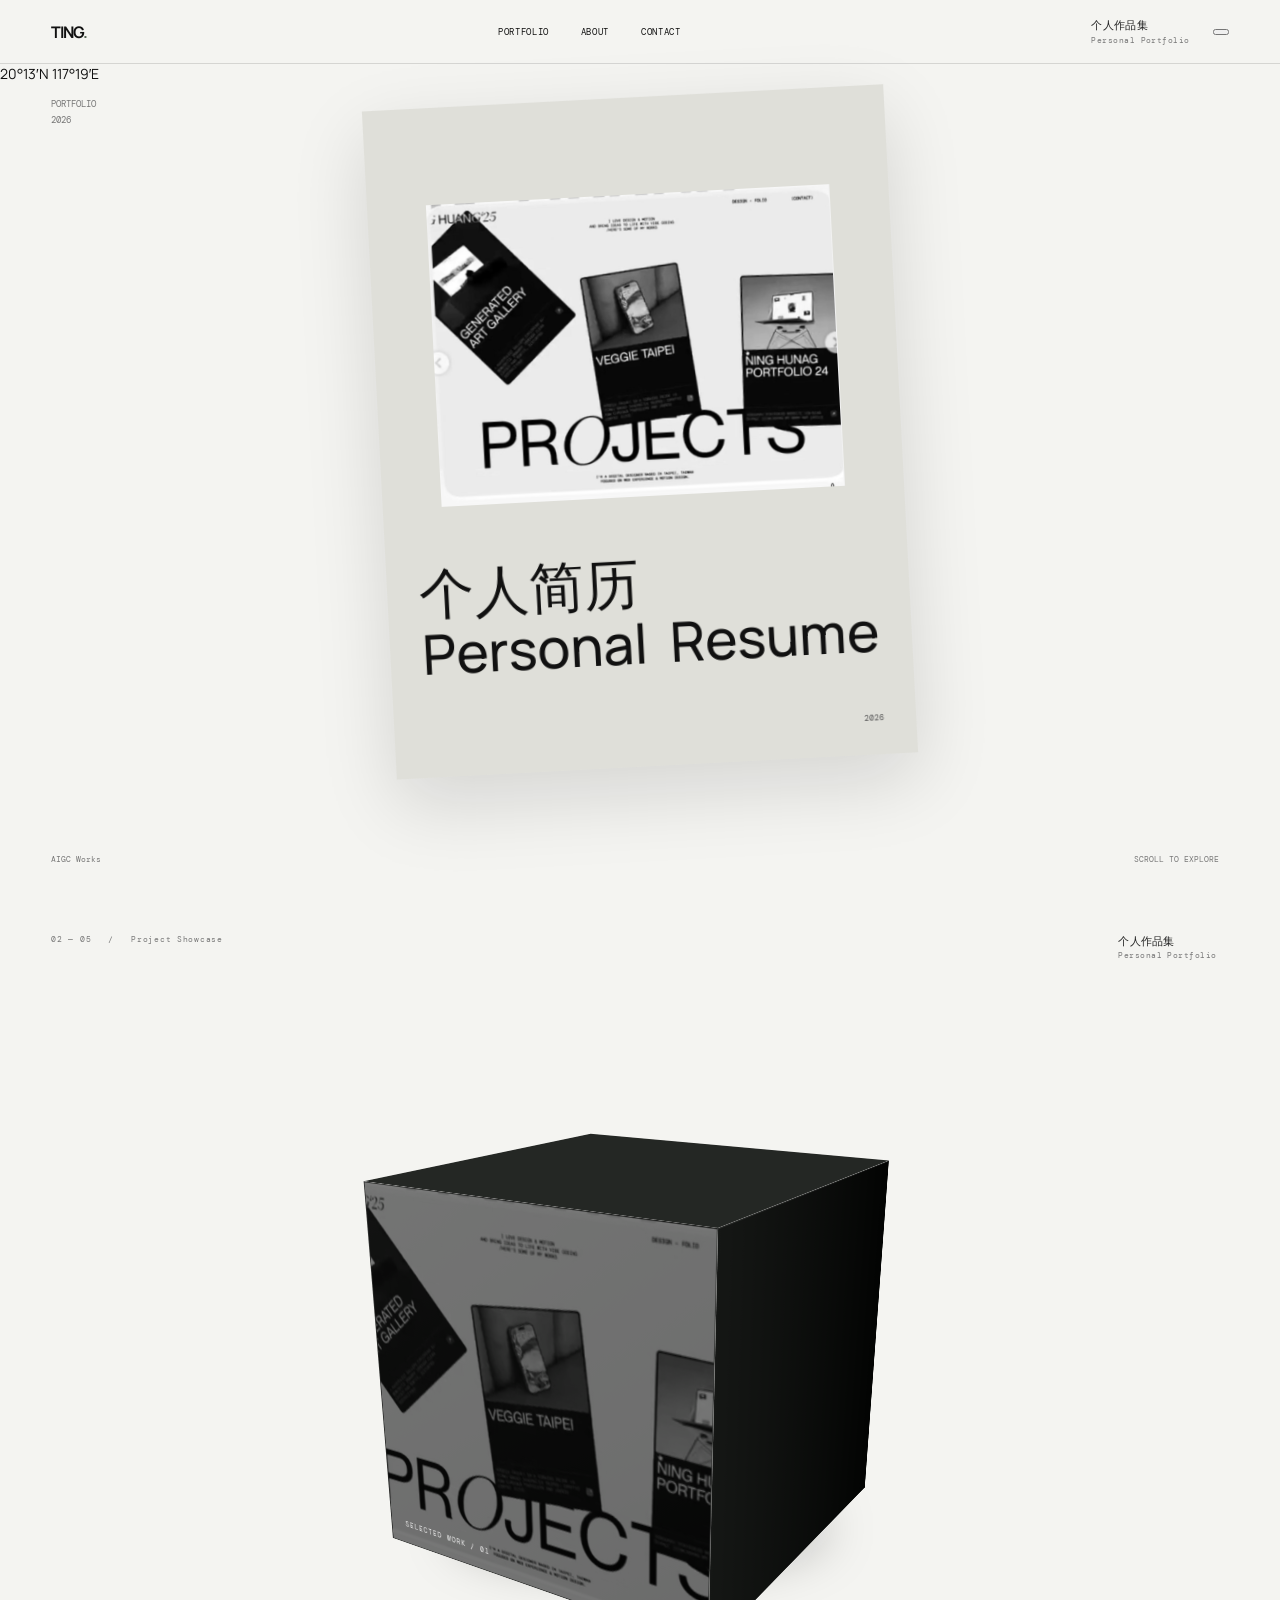
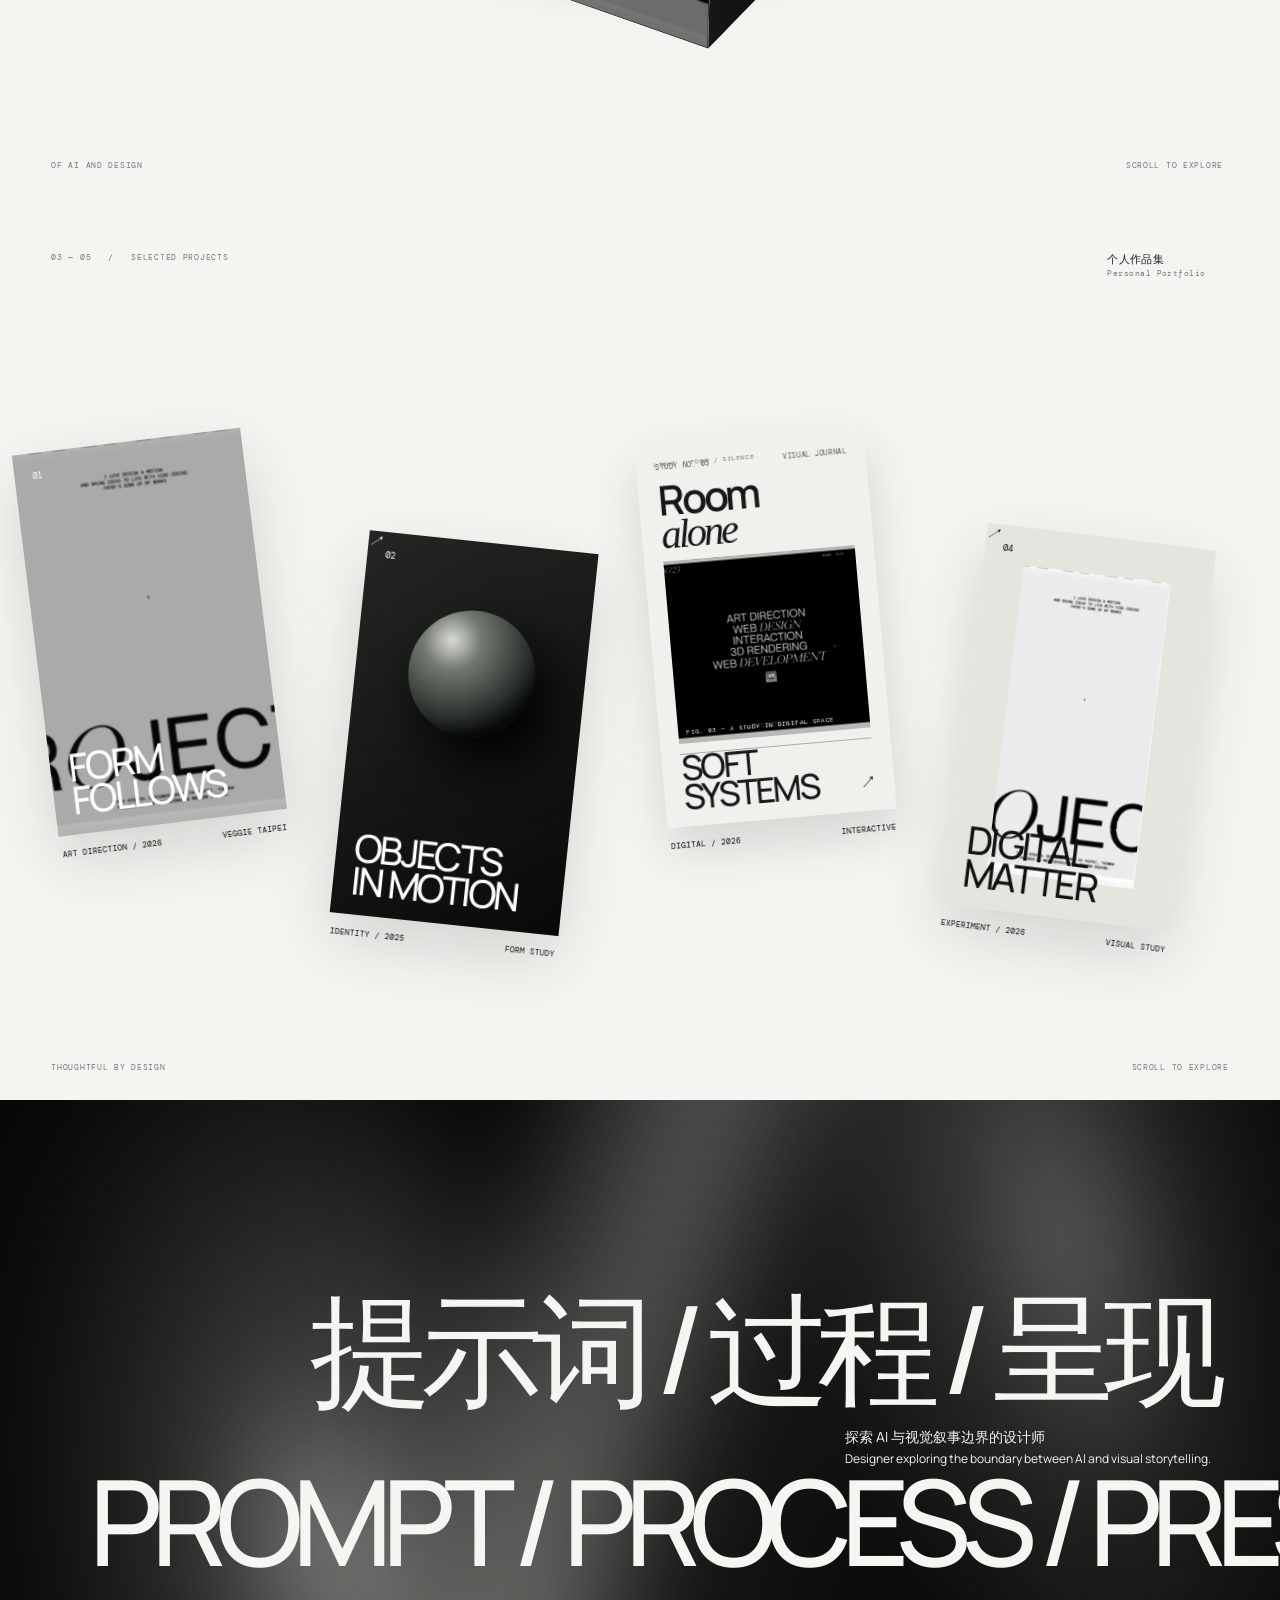
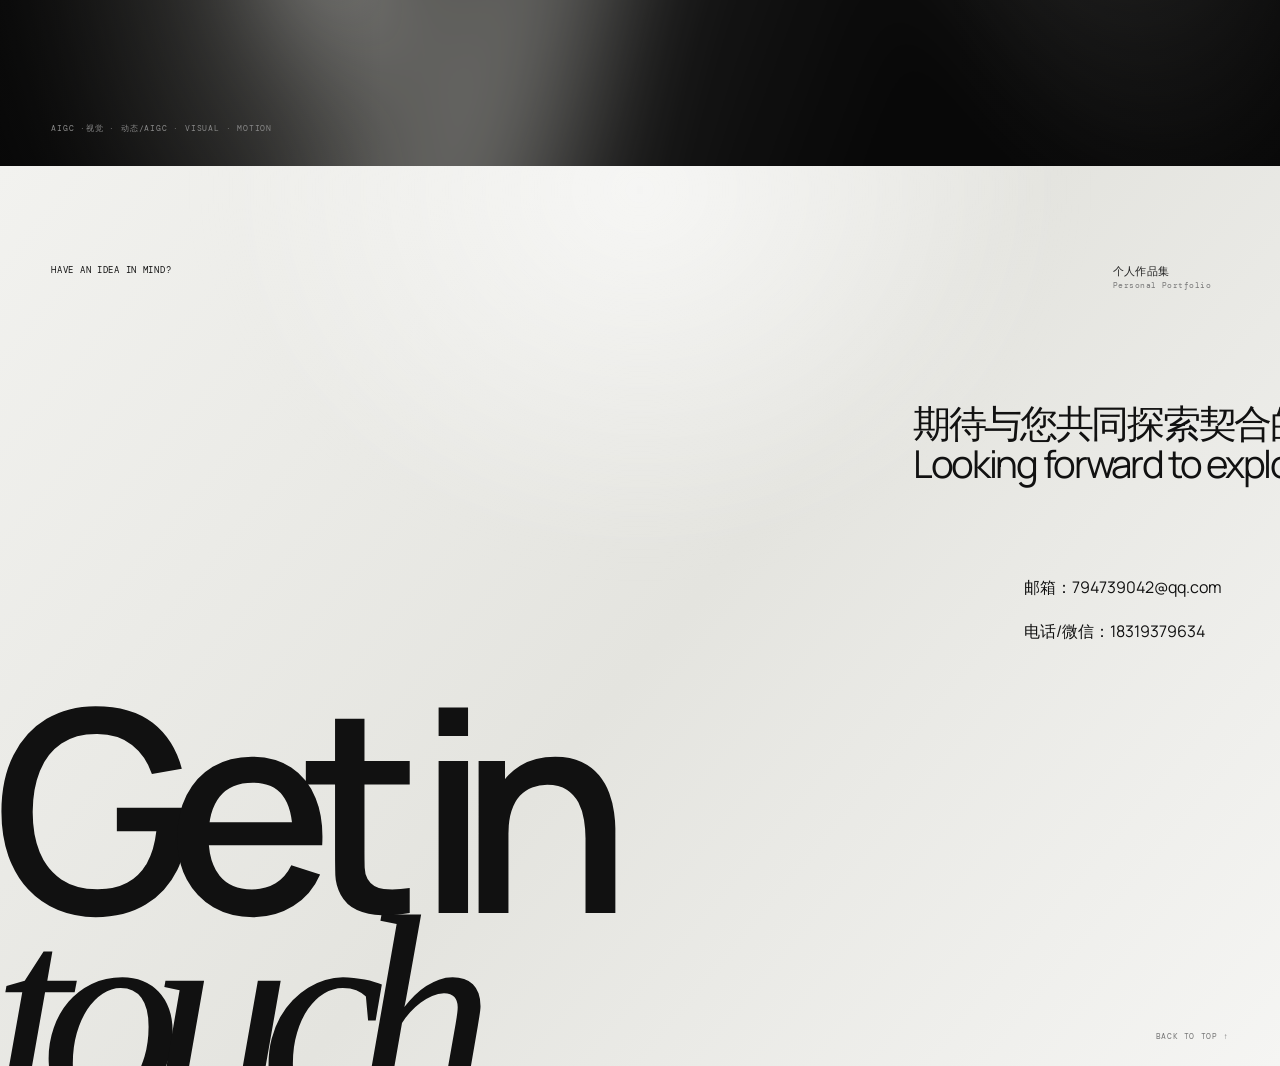
==== index.html @ 28a39f14 "Publish exported portfolio content and media" ====
<!doctype html>
<html lang="zh-CN" style="--pointer-x: 869.98388671875px; --pointer-y: 94.33597564697266px;"><head>
<meta charset="UTF-8"><meta name="viewport" content="width=device-width,initial-scale=1"><meta name="theme-color" content="#f3f3ef">
<meta name="description" content="TING — 独立设计师作品集，探索数字体验、视觉设计与动态交互。"><title>TING — Portfolio 2026</title>
<link rel="preconnect" href="https://fonts.googleapis.com"><link rel="preconnect" href="https://fonts.gstatic.com" crossorigin=""><link href="https://fonts.googleapis.com/css2?family=DM+Mono:wght@400;500&amp;family=Manrope:wght@300;400;500;600;700&amp;display=swap" rel="stylesheet">
<style>*{box-sizing:border-box}html{scroll-behavior:smooth}body{margin:0;background:#f4f4f1;color:#111;font-family:Manrope,Arial,sans-serif;overflow-x:hidden}a{color:inherit;text-decoration:none}.site-head{height:64px;position:absolute;z-index:10;top:0;left:0;width:100%;padding:0 4vw;display:flex;align-items:center;border-bottom:1px solid #1112;font:9px 'DM Mono',monospace;letter-spacing:.07em}.brand{font:700 16px Manrope,sans-serif;letter-spacing:-.06em}.brand span{color:#546452}.site-head nav{display:flex;gap:32px;margin:auto;font-size:9px}.edition{color:#777}.section-light{background:#f4f4f1}.intro{height:100svh;min-height:660px;position:relative;overflow:hidden;padding-top:64px}.edge-note{position:absolute;top:96px;left:4vw;font:9px/1.8 'DM Mono',monospace;color:#777}.box-scene{position:absolute;left:50%;top:48%;width:min(42vw,550px);height:min(53vh,460px);perspective:1100px;transform:translate(-50%,-50%)}.showcase{position:absolute;inset:0;transform-style:preserve-3d;animation:float 8s ease-in-out infinite;transition:transform .2s ease-out}.box-face{position:absolute;inset:0;background:linear-gradient(145deg,#e6e8e2,#c5ccc2 66%,#aeb8ad);transform:translateZ(20px);box-shadow:25px 38px 70px #1112;overflow:hidden}.box-face>video{width:100%;height:100%;object-fit:cover;opacity:.24;filter:grayscale(1)}.box-side{position:absolute;top:14px;bottom:-15px;right:-26px;width:27px;background:linear-gradient(90deg,#667264,#3d493e);transform:rotateY(90deg);transform-origin:left;opacity:.75}.box-shadow{position:absolute;left:13%;right:0;height:35px;bottom:-34px;background:#10140f20;filter:blur(22px);border-radius:50%}.phone-frame{position:absolute;top:11%;left:34%;height:77%;width:32%;background:#151715;border:6px solid #101110;border-radius:20px;padding:5px;box-shadow:16px 20px 35px #141a1877;transform:translateZ(28px) rotateY(-5deg)}.phone-screen{height:100%;overflow:hidden;border-radius:12px;background:#d7dad4}.phone-screen video{width:100%;height:100%;object-fit:cover;filter:grayscale(.85)}.box-index{position:absolute;bottom:17px;left:20px;font:8px 'DM Mono',monospace;letter-spacing:.1em}.intro-caption{position:absolute;bottom:34px;left:4vw;right:4vw;display:flex;justify-content:space-between;font:8px/1.8 'DM Mono',monospace;color:#777}.intro-title{position:absolute;left:4vw;bottom:9%;font-size:clamp(40px,6vw,84px);line-height:.82;letter-spacing:-.08em;font-weight:500;margin:0;opacity:0;transform:translateY(30px);transition:1s}.intro-title i{font-family:Georgia,serif;font-weight:400}.intro-title.visible{opacity:1;transform:translateY(0)}@keyframes float{0%,100%{translate:0 0;rotate:-1deg}50%{translate:0 -12px;rotate:1deg}}.projects{height:1100px;position:relative;overflow:hidden;padding:82px 4vw}.section-meta,.projects-bottom{display:flex;justify-content:space-between;font:8px 'DM Mono',monospace;letter-spacing:.09em;color:#777}.projects-title{position:absolute;left:-.03em;bottom:80px;font-size:clamp(130px,27vw,390px);line-height:.72;letter-spacing:-.105em;font-weight:600;margin:0;z-index:0;opacity:0;transform:translateX(-40px);transition:1.1s cubic-bezier(.2,.7,.2,1)}.projects-title.visible{opacity:1;transform:translateX(0)}.card-field{position:absolute;inset:13% 0 24%;perspective:1200px}.work-card{position:absolute;width:clamp(230px,26vw,390px);opacity:0;transform:translate3d(var(--drag,0),80px,0) rotate(var(--angle)) scale(.96);transition:opacity .9s,transform 1.1s cubic-bezier(.2,.7,.2,1);touch-action:none;cursor:grab;z-index:1}.work-card:active{cursor:grabbing}.work-card.visible{opacity:1;transform:translate3d(var(--drag,0),0,0) rotate(var(--angle)) scale(1)}.card-a{--angle:-7deg;left:13%;top:5%;transition-delay:.1s}.card-b{--angle:6deg;left:40%;top:22%;transition-delay:.32s;z-index:2}.card-c{--angle:-4deg;right:7%;top:0;transition-delay:.54s}.card-image{height:clamp(260px,32vw,440px);position:relative;overflow:hidden;background:#111;color:#fff;box-shadow:0 25px 60px #0002}.card-image>video{width:100%;height:100%;object-fit:cover;opacity:.7;filter:grayscale(1);transition:transform 1.2s}.work-card:hover .card-image>video{transform:scale(1.06)}.card-image>span{position:absolute;top:17px;left:18px;font:9px 'DM Mono',monospace}.card-image>b{position:absolute;left:18px;bottom:18px;font-size:clamp(23px,3vw,40px);line-height:.86;letter-spacing:-.07em;font-weight:500}.card-info{display:flex;justify-content:space-between;padding:13px 2px;font:8px 'DM Mono',monospace;letter-spacing:.06em}.image-b{background:linear-gradient(145deg,#242624,#080908)}.sculpture{position:absolute;width:55%;aspect-ratio:1;left:23%;top:18%;border-radius:50%;background:radial-gradient(circle at 32% 25%,#d8dbd4,#727970 23%,#262b27 62%,#080908 75%);box-shadow:20px 26px 55px #000}.image-c{background:#deded9;color:#111}.mini-screen{position:absolute;inset:12% 18%;overflow:hidden;background:#111}.mini-screen video{width:100%;height:100%;object-fit:cover;filter:grayscale(1)}.projects-bottom{position:absolute;bottom:28px;left:4vw;right:4vw}.interlude{height:74vh;min-height:480px;background:#090909;color:#f5f5f1;position:relative;overflow:hidden;display:flex;align-items:center}.interlude-word{font-size:clamp(60px,13vw,190px);letter-spacing:-.09em;white-space:nowrap;font-weight:500;transform:translateX(-8%);animation:drift 24s ease-in-out infinite alternate}.interlude>span{position:absolute;bottom:32px;left:4vw;font:8px 'DM Mono',monospace;color:#888;letter-spacing:.1em}@keyframes drift{to{transform:translateX(-23%)}}.contact{height:100svh;min-height:650px;position:relative;overflow:hidden;background:linear-gradient(130deg,#f2f2ef,#e4e4df 52%,#f5f5f3);padding:98px 4vw 30px}.contact-glow{position:absolute;width:70vw;height:60vw;left:15%;top:-40%;background:radial-gradient(ellipse,#fff9,#fff0 68%);filter:blur(20px);pointer-events:none}.contact-top{position:relative;display:flex;justify-content:space-between;font:9px 'DM Mono',monospace;letter-spacing:.08em}.contact p{position:relative;margin:13vh 0 0 10%;font-size:clamp(23px,3vw,42px);line-height:1.05;letter-spacing:-.06em;opacity:0;transform:translateY(25px);transition:1s}.contact p.visible{opacity:1;transform:translateY(0)}.email{display:inline-block;position:relative;margin:28px 0 0 10%;font:9px 'DM Mono',monospace;border-bottom:1px solid #111;padding-bottom:8px}.contact h2{position:absolute;left:-.025em;bottom:-.17em;margin:0;font-size:clamp(110px,24vw,350px);line-height:.7;letter-spacing:-.11em;font-weight:600;opacity:0;transform:translateY(40px);transition:1.2s}.contact h2.visible{opacity:1;transform:translateY(0)}.contact h2 i{font-family:Georgia,serif;font-weight:400}.contact footer{position:absolute;bottom:25px;left:4vw;right:4vw;display:flex;justify-content:space-between;font:8px 'DM Mono',monospace;color:#777;letter-spacing:.08em;z-index:2}@media(max-width:700px){.site-head{height:56px;padding:0 5vw}.edition{display:none}.site-head nav{margin-right:0;gap:18px}.intro{min-height:700px}.box-scene{width:72vw;height:39vh;top:44%}.intro-title{font-size:12vw;bottom:12%}.intro-caption{bottom:20px}.projects{height:1050px;padding:72px 5vw}.section-meta span:last-child{display:none}.card-field{inset:14% 0 27%}.work-card{width:58vw}.card-image{height:58vw}.card-a{left:4%;top:4%}.card-b{left:34%;top:32%}.card-c{right:1%;top:58%}.projects-title{font-size:28vw;bottom:90px}.projects-bottom{left:5vw;right:5vw;font-size:7px}.contact{min-height:650px;padding:82px 5vw 24px}.contact p{margin:16vh 0 0 4%;font-size:8vw}.email{margin-left:4%}.contact h2{font-size:25vw;bottom:-.12em}.contact footer{left:5vw;right:5vw;font-size:7px}.contact footer span:nth-child(2){display:none}.interlude{height:55vh;min-height:350px}}
.box-scene{width:min(42vw,550px);height:min(53vh,460px)}
.box-face{background:#c8cec5}
.showcase-video{position:absolute;inset:0;width:100%;height:100%;object-fit:cover;display:block}
.box-index{z-index:1;padding:5px 7px;background:#c8cec599;color:#181a17;text-shadow:0 1px 5px #fff8}
@media(max-width:700px){.box-scene{width:72vw;height:39vh}}
.intro{background:#f4f4f1}
.box-scene{position:absolute;inset:0;width:100%;height:100%;left:0;top:0;perspective:1600px;transform:none}
.showcase{inset:0;animation:none}
.box-face{inset:0;transform:translateZ(0);box-shadow:none;background:#111}
.showcase-video{object-fit:cover;object-position:center center;filter:none;opacity:1;backface-visibility:hidden}
.box-side,.box-top,.box-shadow,.box-index{display:none}
.edge-note,.intro-caption,.hero-coordinate{z-index:2;text-shadow:0 1px 10px #f4f4f1}
.intro-title{z-index:2;text-shadow:0 1px 12px #f4f4f1}
@media(max-width:700px){.box-scene{inset:0;width:100%;height:100%;top:0}.showcase{inset:0}}
.showcase-video{filter:brightness(1.75) contrast(1.08) saturate(1.04);}
/* 首页沿用项目页第三张作品卡片的视觉语言 */
.intro{background:#f4f4f1}
.box-scene{position:absolute;left:50%;top:48%;width:min(35vw,430px);height:min(68vh,570px);perspective:1400px;transform:translate(-50%,-50%)}
.showcase{inset:0;transform-style:preserve-3d;animation:float 8s ease-in-out infinite;transition:transform .2s ease-out}
.hero-project-card{position:absolute;inset:0;padding:clamp(14px,2vw,26px);background:#dfdfd9;color:#111;box-shadow:0 26px 70px #1112;transform:rotate(-3deg);display:flex;flex-direction:column;justify-content:space-between}
.hero-card-top,.hero-card-foot{display:flex;justify-content:space-between;font:9px 'DM Mono',monospace;letter-spacing:.06em}
.hero-card-preview{height:62%;margin:10px 7% 0;overflow:hidden;background:#eee}
.hero-card-preview img{width:100%;height:100%;display:block;object-fit:cover;object-position:center;filter:none}
.hero-project-card h2{margin:4px 0 0;font-size:clamp(32px,5vw,66px);line-height:.78;letter-spacing:-.09em;font-weight:500}
.hero-card-foot{padding-top:10px;color:#555;font-size:8px}
.box-side,.box-top,.box-shadow,.box-index{display:none}
@media(max-width:700px){.box-scene{width:68vw;height:58vh;top:46%}.hero-project-card{padding:15px}.hero-project-card h2{font-size:12vw}.hero-card-top{font-size:7px}}
.hero-card-preview video{width:100%;height:100%;display:block;object-fit:cover;filter:grayscale(1);transition:transform 1.2s}
.hero-project-card:hover .hero-card-preview video{transform:scale(1.06)}
.box-scene{width:min(43vw,540px);height:min(76vh,700px)}
.hero-project-card{padding:clamp(18px,2.5vw,34px)}
.hero-card-preview{height:64%;margin:14px 6% 0}
.hero-project-card h2{font-size:clamp(42px,5.7vw,78px)}
@media(max-width:700px){.box-scene{width:min(78vw,420px);height:min(62vh,600px)}.hero-project-card{padding:17px}.hero-project-card h2{font-size:13vw}}
.card-d{--angle:5deg;right:9%;top:48%;z-index:3;transition-delay:.72s}
.image-d{background:#e5e5e0;color:#111}
.image-d .mini-screen{inset:10% 18%;background:#f4f4f1}
.image-d .mini-screen video{filter:grayscale(1)}
.work-card.visible{animation:card-drift 9s ease-in-out infinite;animation-delay:var(--float-delay,0s)}
.card-a{--float-delay:0s}.card-b{--float-delay:-2.2s}.card-c{--float-delay:-4.4s}.card-d{--float-delay:-6.6s}
@keyframes card-drift{0%,100%{translate:0 0;rotate:0deg}50%{translate:14px -18px;rotate:1.2deg}}
@media(max-width:700px){.projects{height:1300px}.card-field{inset:12% 0 20%}.card-a{left:2%;top:1%}.card-b{left:35%;top:22%}.card-c{right:2%;top:45%}.card-d{left:24%;right:auto;top:68%}}
/* 第四张卡片移入右侧内层，与左侧两张形成镜像错位 */
.card-d{left:auto;right:28%;top:36%;z-index:3}
@media(max-width:700px){.card-d{left:24%;right:auto;top:68%}}
/* 镜像布局：左侧 01/02 对应右侧 03/04，03 内移，04 外侧 */
.card-a{left:13%;right:auto;top:5%}
.card-b{left:40%;right:auto;top:22%}
.card-c{left:auto;right:20%;top:5%}
.card-d{left:auto;right:40%;top:22%}
@media(max-width:700px){.card-a{left:4%;top:4%}.card-b{left:34%;top:32%}.card-c{right:1%;top:58%}.card-d{left:24%;right:auto;top:68%}}
/* Force the desktop mirror coordinates for the four-card composition */
@media(min-width:701px){#projects .card-a{left:13%;right:auto}#projects .card-b{left:40%;right:auto}#projects .card-c{left:auto;right:20%!important;top:5%}#projects .card-d{left:auto;right:40%!important;top:22%}}
@media(min-width:701px){#projects .card-a{left:13%;right:auto}#projects .card-b{left:40%;right:auto}#projects .card-c{left:61%;right:auto!important;top:5%}#projects .card-d{left:81%;right:auto!important;top:22%}}
.cube-page{height:100svh;min-height:680px;position:relative;overflow:hidden;background:#f4f4f1;perspective:1200px}
.cube-page-meta{position:absolute;top:34px;left:4vw;right:4vw;display:flex;justify-content:space-between;color:#777;font:8px 'DM Mono',monospace;letter-spacing:.09em}
.cube-stage{position:absolute;left:50%;top:50%;width:min(38vw,470px);height:min(38vw,470px);transform:translate(-50%,-50%);perspective:1100px}
.cube-model{--size:min(31vw,360px);position:absolute;width:var(--size);height:var(--size);left:50%;top:50%;transform-style:preserve-3d;transform:translate(-50%,-50%) rotateX(-19deg) rotateY(-32deg);animation:cube-float 8s ease-in-out infinite;transition:transform .25s ease-out}
.cube-face{position:absolute;width:100%;height:100%;background:#111;backface-visibility:hidden;border:1px solid #ffffff18;box-shadow:inset 0 0 70px #fff06;overflow:hidden}
.cube-front{transform:translateZ(calc(var(--size)/2));background:linear-gradient(145deg,#272927,#080908)}.cube-front img{width:100%;height:100%;object-fit:cover;opacity:.72;filter:grayscale(1) brightness(.62)}.cube-front span{position:absolute;left:18px;bottom:16px;color:#eee;font:8px 'DM Mono',monospace;letter-spacing:.12em}
.cube-back{transform:rotateY(180deg) translateZ(calc(var(--size)/2));background:linear-gradient(145deg,#171918,#050605)}.cube-right{transform:rotateY(90deg) translateZ(calc(var(--size)/2));background:linear-gradient(90deg,#151715,#030403)}.cube-left{transform:rotateY(-90deg) translateZ(calc(var(--size)/2));background:linear-gradient(90deg,#0a0b0a,#232623)}.cube-top{transform:rotateX(90deg) translateZ(calc(var(--size)/2));background:#242724}.cube-bottom{transform:rotateX(-90deg) translateZ(calc(var(--size)/2));background:#050605}
.cube-shadow{position:absolute;width:80%;height:18%;left:10%;bottom:3%;border-radius:50%;background:#08090840;filter:blur(25px);animation:cube-shadow 8s ease-in-out infinite}.cube-page-caption{position:absolute;bottom:30px;left:4vw;right:4vw;display:flex;justify-content:space-between;color:#777;font:8px 'DM Mono',monospace;letter-spacing:.09em}
@keyframes cube-float{0%,100%{translate:0 0;rotate:0deg}50%{translate:0 -16px;rotate:2deg}}@keyframes cube-shadow{0%,100%{transform:scale(1);opacity:.7}50%{transform:scale(.82);opacity:.38}}
@media(max-width:700px){.cube-page{min-height:620px}.cube-stage{width:85vw;height:85vw}.cube-model{--size:min(68vw,330px)}.cube-page-meta,.cube-page-caption{left:5vw;right:5vw;font-size:7px}.cube-page-meta span:last-child{display:none}}
.cube-model{--mouse-tilt-x:0deg;--mouse-tilt-y:0deg;transform:translate(-50%,-50%) rotateX(calc(-19deg + var(--mouse-tilt-x))) rotateY(calc(-32deg + var(--mouse-tilt-y)));rotate:y 0deg;animation:cube-float 8s ease-in-out infinite,cube-turn 24s linear infinite;will-change:transform,rotate}
@keyframes cube-turn{from{rotate:y 0deg}to{rotate:y 360deg}}
.cube-stage{cursor:grab;touch-action:pan-y}.cube-stage:active{cursor:grabbing}
@media(prefers-reduced-motion:reduce){.cube-model,.cube-shadow{animation:none}}
/* 四张卡片从画面两侧错峰滑入，随后悬浮旋转 */
@media(min-width:701px){
#projects .work-card{transform:rotate(var(--angle)) scale(.96);translate:var(--entry-x,0) 70px;transition:opacity .9s ease,translate 1.25s cubic-bezier(.2,.7,.2,1),transform 1.1s cubic-bezier(.2,.7,.2,1)}
#projects .work-card.visible{transform:rotate(var(--angle)) scale(1);translate:var(--drag,0) 0;animation:card-float 8s ease-in-out infinite;animation-delay:var(--float-delay,0s)}
#projects .card-a{--entry-x:-110vw;--angle:-7deg;--float-delay:0s}
#projects .card-b{--entry-x:-110vw;--angle:6deg;--float-delay:-2s}
#projects .card-c{--entry-x:110vw;--angle:-4deg;--float-delay:-4s}
#projects .card-d{--entry-x:110vw;--angle:5deg;--float-delay:-6s}
#projects .work-card.visible{--entry-x:0px}
}
@keyframes card-float{0%,100%{translate:0 0;rotate:0deg}50%{translate:15px -18px;rotate:1.5deg}}
@media(max-width:700px){#projects .work-card{animation:none}}
@media(min-width:701px){#projects .work-card.visible{animation-delay:1.6s}}
/* Revert latest card-copy and entry-motion revision */
@media(min-width:701px){
#projects .work-card{translate:none;transform:translate3d(var(--drag,0),80px,0) rotate(var(--angle)) scale(.96);transition:opacity .9s,transform 1.1s cubic-bezier(.2,.7,.2,1);}
#projects .work-card.visible{transform:translate3d(var(--drag,0),0,0) rotate(var(--angle)) scale(1);animation:card-drift 9s ease-in-out infinite;animation-delay:var(--float-delay,0s)}
#projects .card-a{--entry-x:0;--angle:-7deg;--float-delay:0s}
#projects .card-b{--entry-x:0;--angle:6deg;--float-delay:-2.2s}
#projects .card-c{--entry-x:0;--angle:-4deg;--float-delay:-4.4s}
#projects .card-d{--entry-x:0;--angle:5deg;--float-delay:-6.6s}
}
@media(max-width:700px){#projects .work-card{translate:none;animation:none}}
/* Project page only: balanced four-card composition and Chinese section title */
.projects{height:min(100svh,1000px);min-height:900px;padding:52px 4vw;}
.projects-title{font-size:clamp(64px,12vw,190px);left:4vw;bottom:30px;line-height:.85;letter-spacing:-.08em;z-index:0;}
.card-field{inset:13% 0 23%;perspective:1500px;}
#projects .work-card{width:clamp(210px,20vw,310px);}
#projects .card-image{height:clamp(260px,29vw,390px);}
#projects .card-a{left:5%;right:auto;top:8%;z-index:1}
#projects .card-b{left:28%;right:auto;top:25%;z-index:2}
#projects .card-c{left:52%;right:auto;top:6%;z-index:3}
#projects .card-d{left:75%;right:auto;top:24%;z-index:4}
#projects .card-field .work-card{transform:translate3d(0,45px,0) rotate(var(--angle)) scale(.96);transition:opacity .7s ease,transform 1.2s cubic-bezier(.2,.7,.2,1);}
#projects .card-a{--angle:-7deg;transition-delay:.1s;--float-delay:0s}
#projects .card-b{--angle:6deg;transition-delay:.35s;--float-delay:-2s}
#projects .card-c{--angle:-5deg;transition-delay:.6s;--float-delay:-4s}
#projects .card-d{--angle:7deg;transition-delay:.85s;--float-delay:-6s}
#projects .card-field .work-card.visible{transform:translate3d(var(--drag,0),0,0) rotate(var(--angle)) scale(1);animation:project-card-float 9s ease-in-out infinite;animation-delay:var(--float-delay)}
@keyframes project-card-float{0%,100%{translate:0 0;rotate:0deg}50%{translate:12px -16px;rotate:1.3deg}}
@media(max-width:900px){.projects{height:1200px;min-height:1200px}.projects-title{font-size:20vw;bottom:42px}.card-field{inset:12% 0 28%}#projects .work-card{width:clamp(210px,38vw,290px)}#projects .card-image{height:clamp(250px,45vw,340px)}#projects .card-a{left:3%;top:4%}#projects .card-b{left:50%;top:20%}#projects .card-c{left:3%;top:44%}#projects .card-d{left:50%;top:60%}}
@media(max-width:560px){.projects{height:1450px;min-height:1450px}.projects-title{font-size:22vw}.card-field{inset:10% 0 25%}#projects .work-card{width:58vw}#projects .card-image{height:62vw}#projects .card-a{left:4%;top:0}#projects .card-b{left:37%;top:21%}#projects .card-c{left:4%;top:44%}#projects .card-d{left:37%;top:66%}}
/* Card 03 editorial redesign; preserve its established angle and placement */
#projects .card-c{--angle:-5deg;}
#projects .card-c .soft-editorial{background:#f1f0ec;color:#171715;padding:clamp(15px,1.5vw,22px);display:flex;flex-direction:column;justify-content:flex-start;box-shadow:0 22px 48px #0002;}
#projects .card-c .editorial-head{display:flex;justify-content:space-between;font:7px 'DM Mono',monospace;letter-spacing:.08em;color:#555;}
#projects .card-c .soft-editorial h3{margin:12px 0 10px;font-size:clamp(26px,3.2vw,44px);line-height:.8;letter-spacing:-.08em;font-weight:600;}
#projects .card-c .soft-editorial h3 i{font-family:Georgia,serif;font-weight:400;}
#projects .card-c .editorial-photo{position:relative;height:53%;min-height:130px;overflow:hidden;background:#242422;}
#projects .card-c .editorial-photo video{width:100%;height:100%;object-fit:cover;filter:grayscale(1) contrast(1.18) brightness(.72);}
#projects .card-c .editorial-photo span{position:absolute;left:8px;bottom:7px;color:white;font:6px 'DM Mono',monospace;letter-spacing:.06em;}
#projects .card-c .editorial-rule{height:1px;background:#aaa;margin:10px 0 7px;}
#projects .card-c .soft-editorial>span:not(.card-arrow){font:6px 'DM Mono',monospace;letter-spacing:.1em;color:#666;}
#projects .card-c .soft-editorial>b{position:absolute;left:clamp(15px,1.5vw,22px);bottom:16px;font-size:clamp(22px,2.7vw,36px);line-height:.82;letter-spacing:-.08em;font-weight:500;}
#projects .card-c .soft-editorial .card-arrow{position:absolute;right:18px;bottom:17px;font-style:normal;font-size:16px;}
/* Page 4: soft flowing monochrome light, inspired by the reference image */
.interlude{isolation:isolate;background:#080808}
.interlude::before{content:"";position:absolute;inset:-24%;z-index:-1;pointer-events:none;background:radial-gradient(ellipse 22% 72% at 34% 54%,#f4f3edaa 0%,#d9d8d055 25%,transparent 72%),radial-gradient(ellipse 17% 70% at 72% 42%,#ffffff80 0%,#d4d3cf33 34%,transparent 76%),linear-gradient(122deg,transparent 30%,#f4f3ed00 40%,#f4f3ed66 48%,#ffffff12 54%,transparent 64%);filter:blur(34px);opacity:.8;transform:rotate(-12deg) scale(1.12);animation:interlude-light-flow 16s ease-in-out infinite alternate}
.interlude::after{content:"";position:absolute;inset:0;z-index:-1;pointer-events:none;background:linear-gradient(90deg,#08080888,transparent 30%,transparent 72%,#08080866)}
.interlude-word,.interlude-kicker,.about-copy,.interlude-foot{position:relative;z-index:1}
@keyframes interlude-light-flow{0%{transform:translate3d(-6%,2%,0) rotate(-15deg) scale(1.08);background-position:0% 50%,100% 40%,50% 50%}100%{transform:translate3d(7%,-3%,0) rotate(-6deg) scale(1.22);background-position:100% 45%,0% 60%,70% 45%}}
@media(prefers-reduced-motion:reduce){.interlude::before{animation:none}}
.asset-button{display:inline-flex;align-items:center;justify-content:center;margin:4px 2px 14px;padding:9px 12px;border:1px solid #1114;background:#f4f4f1;color:#111;font:9px 'DM Mono',monospace;letter-spacing:.04em;cursor:pointer;transition:background .2s,color .2s;position:relative;z-index:6}.asset-button:hover{background:#111;color:#f4f4f1}.asset-input{position:absolute;width:1px;height:1px;opacity:0;overflow:hidden}.asset-toolbar{position:fixed;right:18px;bottom:18px;z-index:30;display:flex;gap:10px;align-items:center;padding:8px 10px;background:#f4f4f1eF;border:1px solid #1112;box-shadow:0 5px 20px #0001;font:9px 'DM Mono',monospace}.asset-toolbar button{border:0;background:#111;color:white;padding:9px 12px;font:inherit;cursor:pointer}.asset-toolbar span{color:#555}.projects .work-card{height:auto}.projects .card-link{display:block}.projects .card-info span[contenteditable="true"]{outline:none}.projects .card-info span[contenteditable="true"]:focus{outline:1px dashed #777;outline-offset:3px}
.asset-toolbar{gap:8px}.asset-toolbar button{white-space:nowrap}.site-editing [contenteditable="true"]{outline:1px dashed #b94b42;outline-offset:3px;cursor:text}.site-editing [data-media-id]{cursor:pointer}.site-media-input{position:absolute;inset:0;width:100%;height:100%;opacity:0;cursor:pointer;z-index:8}.user-replacement-media{position:absolute;inset:0;width:100%;height:100%;object-fit:cover;z-index:2}
.direct-media-picker{position:absolute!important;width:1px!important;height:1px!important;opacity:0!important;pointer-events:none!important;}
.project-gallery{display:flex;gap:10px;overflow-x:auto;max-width:100%;padding:10px 2px;scroll-snap-type:x mandatory}.gallery-item{position:relative;flex:0 0 min(72%,220px);margin:0;scroll-snap-align:start;background:#e6e5e0}.gallery-item>img,.gallery-item>video{display:block;width:100%;height:150px;object-fit:cover}.gallery-item figcaption{display:flex;gap:6px;padding:6px}.gallery-item button{border:1px solid #aaa;background:#f4f4f1;padding:4px 8px;font:10px 'DM Mono',monospace;cursor:pointer}.asset-button{display:inline-flex;margin:8px 0 16px;cursor:pointer}.work-card .card-link{height:auto}.work-card .asset-button{position:relative;z-index:12}.site-editing [contenteditable="true"]{outline:1px dashed #d4554d;outline-offset:3px;cursor:text}.portfolio-cover{position:absolute;inset:0;width:100%;height:100%;object-fit:cover;z-index:3}
/* Responsive pass: large desktop, laptop, tablet and mobile */
html{font-size:clamp(14px,.85vw,17px)}
img,video{max-width:100%}
.site-head{padding-inline:clamp(18px,4vw,72px)}
.edition,.page-brand{display:flex;flex-direction:column;align-items:flex-end;justify-content:center;gap:3px;white-space:nowrap;color:#777;line-height:1.15}
.edition b,.page-brand b{font:500 11px/1.2 Manrope,Arial,sans-serif;letter-spacing:.03em;color:#222}
.edition small,.page-brand small{font:8px/1.25 'DM Mono',monospace;letter-spacing:.06em;color:#777}
.interlude>.page-brand{position:absolute;top:34px;right:4vw;z-index:3}
.contact-top>.page-brand{position:static}
.contact footer{gap:18px}
@media(max-width:760px){.edition{display:flex}.edition b,.page-brand b{font-size:10px}.edition small,.page-brand small{font-size:7px}.cube-page-meta .page-brand,.section-meta .page-brand{display:flex}.interlude>.page-brand{top:26px;right:18px}.contact footer{gap:8px;font-size:6px}.contact footer a{display:none}}
@media(max-width:520px){.site-head{padding-inline:14px}.edition{max-width:120px}.edition small{font-size:6px}.cube-page-meta .page-brand small,.section-meta .page-brand small{font-size:6px}.contact-top{align-items:flex-start}.contact-top>.page-brand{font-size:7px}}
.intro-title{font-size:clamp(48px,6vw,100px)}
.box-scene{width:min(38vw,560px);height:min(64vh,620px)}
.hero-project-card{width:100%;min-height:100%;}
.projects{height:auto;min-height:clamp(900px,100svh,1120px);padding-inline:clamp(24px,4vw,72px)}
.projects-title{font-size:clamp(72px,11vw,190px);left:clamp(24px,4vw,72px);max-width:92vw;overflow-wrap:anywhere}
.card-field{left:50%;right:auto;width:min(100%,1600px);transform:translateX(-50%);inset-block:23% 15%;}
#projects .work-card{width:clamp(220px,18vw,320px)}
#projects .card-image{height:clamp(280px,30vw,410px)}
#projects .card-a{left:3%;top:6%}#projects .card-b{left:27%;top:24%}#projects .card-c{left:51%;top:5%}#projects .card-d{left:75%;top:23%}
.projects-bottom{left:clamp(24px,4vw,72px);right:clamp(24px,4vw,72px)}
.interlude-word{font-size:clamp(56px,11vw,178px)}
.contact h2{font-size:clamp(120px,22vw,340px)}
.asset-toolbar{max-width:min(96vw,680px)}
@media(min-width:1600px){.card-field{max-width:1680px}#projects .work-card{width:clamp(280px,17vw,350px)}#projects .card-image{height:clamp(360px,27vw,460px)}.projects-title{font-size:clamp(160px,10vw,220px)}}
@media(max-width:1100px){.site-head nav{gap:clamp(14px,2.5vw,28px)}.edition{font-size:8px}.box-scene{width:min(48vw,500px);height:min(58vh,540px)}#projects .work-card{width:clamp(210px,22vw,270px)}#projects .card-image{height:clamp(270px,31vw,360px)}#projects .card-a{left:1%}#projects .card-b{left:26%}#projects .card-c{left:51%}#projects .card-d{left:76%}}
@media(max-width:760px){
 .site-head{height:58px;padding-inline:18px}.site-head nav{gap:14px;font-size:8px}.edition{display:none}
 .intro{min-height:720px;height:100svh}.edge-note{top:76px;left:18px}.box-scene{width:min(78vw,430px);height:min(58vh,500px);top:45%}
 .intro-title{left:18px;bottom:12%;font-size:clamp(44px,10vw,76px)}.intro-caption{left:18px;right:18px;bottom:18px;font-size:7px}
 .cube-page{min-height:680px;height:100svh}.cube-page-meta,.cube-page-caption{left:18px;right:18px}
 .projects{height:auto;min-height:1420px;padding:70px 18px 120px;overflow:hidden}.section-meta{left:18px;right:18px;font-size:7px}.card-field{left:0;width:100%;transform:none;inset:12% 0 22%;}
 #projects .work-card{width:clamp(205px,42vw,290px)}#projects .card-image{height:clamp(260px,48vw,350px)}
 #projects .card-a{left:3%;top:1%}#projects .card-b{left:52%;top:19%}#projects .card-c{left:3%;top:43%}#projects .card-d{left:52%;top:61%}
 .projects-title{font-size:clamp(74px,17vw,140px);left:18px;bottom:35px;max-width:90vw}.projects-bottom{left:18px;right:18px;bottom:16px;font-size:7px}
 .interlude{min-height:540px;height:76svh}.interlude-word{font-size:clamp(54px,12vw,100px)}.about-copy{max-width:40vw;font-size:14px}
 .contact{min-height:720px;height:100svh;padding:82px 18px 28px}.contact p{margin:15vh 0 0 4%;max-width:85%;font-size:clamp(23px,6vw,38px)}.email{margin-left:4%}.contact h2{font-size:clamp(118px,24vw,220px);left:-.02em;bottom:-.08em}.contact footer{left:18px;right:18px;font-size:7px}
 .asset-toolbar{left:10px;right:10px;bottom:10px;width:auto;max-width:none;flex-wrap:wrap;justify-content:center;padding:7px;gap:6px}.asset-toolbar span{flex-basis:100%;text-align:center;font-size:8px}.asset-toolbar button{padding:8px 10px}
}
@media(max-width:520px){
 .site-head nav{gap:10px}.site-head nav a{font-size:7px}.intro{min-height:680px}.box-scene{width:84vw;height:54vh;top:43%}.intro-title{font-size:12vw;bottom:13%}
 .projects{min-height:1780px;padding-top:66px}.section-meta span:last-child{display:none}.card-field{inset:10% 0 20%}
 #projects .work-card{width:66vw}#projects .card-image{height:72vw}
 #projects .card-a{left:3%;top:0}#projects .card-b{left:31%;top:22%}#projects .card-c{left:3%;top:47%}#projects .card-d{left:31%;top:72%}
 .projects-title{font-size:19vw;bottom:37px}.projects-bottom{font-size:6px}.projects-bottom span:last-child{display:none}
 .cube-model{--size:min(68vw,300px)}.cube-stage{width:94vw;height:94vw}
 .interlude{min-height:500px}.interlude-word{font-size:13vw}.about-copy{max-width:55vw;font-size:12px}
 .contact-top{font-size:8px}.contact h2{font-size:27vw}.contact footer span:nth-child(2){display:none}
}
@media(max-height:700px) and (min-width:761px){.intro,.cube-page,.contact{min-height:620px}.projects{min-height:820px}.card-field{inset-block:22% 17%}#projects .card-image{height:clamp(230px,38vh,300px)}#projects .work-card{width:clamp(190px,17vw,260px)}}
/* Reliable editing hit areas and ordered project media */
.project-gallery{position:relative;z-index:8;display:flex;flex-direction:column;gap:12px;overflow:visible;padding:12px 0;}
.gallery-item{display:grid;grid-template-columns:minmax(0,1fr) auto;align-items:center;gap:8px;margin:0;padding:8px;background:#eeede8;border:1px solid #1111;}
.gallery-item>img,.gallery-item>video{grid-column:1/-1;width:100%;height:clamp(180px,35vw,560px);object-fit:contain;background:#111;}
.gallery-item figcaption{grid-column:1/-1;display:flex;align-items:center;gap:8px;padding:2px;font:10px 'DM Mono',monospace;}
.gallery-item figcaption span{margin-right:auto}.gallery-item button{cursor:pointer}
.portfolio-cover{z-index:0!important}.card-image>*:not(.portfolio-cover){z-index:2}.soft-editorial .portfolio-cover{inset:0}
.hero-card-preview,.cube-front,.card-image{cursor:pointer}.hero-card-preview .portfolio-cover,.cube-front .portfolio-cover{object-fit:cover}

/* Portfolio bilingual page headers */
@media(max-width:760px){.site-head .edition{display:flex!important}.cube-page-meta span.page-brand,.section-meta span.page-brand{display:flex!important}}
@media(max-width:520px){.section-meta span.page-brand{display:flex!important}.contact-top>.page-brand{margin-left:auto}}

/* Align bilingual portfolio labels on one left edge; keep the page mark separate. */
.edition,.page-brand{position:relative;align-items:flex-start;text-align:left;padding-right:12px}
.edition::after,.page-brand::after{content:"";position:absolute;right:0;bottom:1px;width:7px;height:4px;background:#73736d}

/* 首页展示卡片：固定海报比例，依据视口宽高缩放，媒体完整显示。 */
.box-scene{width:min(42vw,58svh,620px);height:auto;aspect-ratio:.78;top:48%;}
.showcase,.hero-project-card{width:100%;height:100%;min-height:0;}
.hero-project-card{padding:clamp(18px,2.5vw,34px);}
.hero-card-preview{width:88%;height:auto;aspect-ratio:4/3;flex:0 0 auto;align-self:center;margin:clamp(8px,1.2vh,16px) 0;}
.hero-card-preview video,.hero-card-preview img,.hero-card-preview .portfolio-cover{display:block;width:100%;height:100%;object-fit:contain;object-position:center;background:#f1f1ed;}
.hero-project-card h2{margin:0;font-size:clamp(34px,5vw,72px);line-height:.8;}
.hero-card-foot{padding-top:clamp(6px,1vh,12px);}
@media(max-width:760px){
 .box-scene{width:min(86vw,44svh,410px);height:auto;aspect-ratio:.78;top:43%;}
 .hero-project-card{padding:clamp(16px,4vw,22px);}
 .hero-card-preview{width:88%;margin:8px 0;}
 .hero-project-card h2{font-size:clamp(34px,9vw,54px);}
 .hero-card-top{font-size:7px;}
 .hero-card-foot{font-size:7px;}
}
@media(max-height:520px) and (min-width:560px){
 .box-scene{width:min(36vw,64svh,420px);top:48%;}
 .hero-project-card{padding:clamp(12px,3vh,22px);}
 .hero-card-preview{width:82%;margin:5px 0;}
 .hero-project-card h2{font-size:clamp(30px,7vh,48px);}
 .intro-title{font-size:clamp(38px,8vh,56px);bottom:5%;}
 .intro-caption{bottom:10px;}
}

/* Text formatting controls in the existing editor. */
.typography-controls{display:none;gap:12px;align-items:center}.site-editing .typography-controls{display:flex}.typography-controls label{display:flex;align-items:center;gap:4px;white-space:nowrap}.typography-controls select,.typography-controls input{font:12px Manrope,sans-serif;padding:4px;border:1px solid #999;background:#fff;color:#111}.typography-controls select{max-width:140px}.typography-controls input{width:64px}.asset-toolbar{flex-wrap:wrap}.typography-controls :focus-visible{outline:2px solid #111;outline-offset:2px}


.custom-text-box{position:absolute;z-index:9;min-width:24px;max-width:80%;font:16px/1.5 Manrope,'Microsoft YaHei',sans-serif;color:inherit;white-space:pre-wrap;overflow-wrap:anywhere}.site-editing .custom-text-box{min-width:120px;min-height:24px}.add-text-button{display:none}.site-editing .add-text-button{display:block}


/* Bilingual introduction: English sits two pixels below the surrounding Chinese. */
.intro-english-line{font-size:calc(1em - 2px);}



.interlude-word .moving-english-size{font-size:calc(1em - 3px);}


/* Remove the English edition label from page four. */
#about > .page-brand > small{display:none;}


/* Hide the remaining portfolio page mark on page four. */
#about > .page-brand{display:none;}


/* Keep the page-four introduction inside the viewport at every zoom level. */
#about .about-copy,#about .responsive-about-intro{position:absolute!important;left:auto!important;right:4%!important;top:50%!important;bottom:auto!important;translate:0 -50%!important;transform:none!important;width:min(30%,480px);max-width:calc(100% - 48px)!important;min-width:0;white-space:normal!important;overflow-wrap:anywhere;box-sizing:border-box;line-height:1.5;z-index:10} @media(max-width:900px){#about .about-copy,#about .responsive-about-intro{top:auto!important;bottom:80px!important;left:24px!important;right:24px!important;translate:none!important;width:auto;max-width:calc(100% - 48px)!important}}


/* Remove decorative marks beside all portfolio page labels. */
.edition::after,.page-brand::after{display:none;}

/* Responsive text: wrap labels instead of squeezing or cropping their glyphs. */
.hero-project-card{container-type:inline-size}
.hero-project-card h2{max-width:100%;line-height:1.12!important;letter-spacing:normal!important;overflow-wrap:anywhere;word-break:normal}
.hero-project-card h2 *{letter-spacing:normal!important;line-height:1.12!important}
.hero-card-top,.hero-card-foot,.card-info,.intro-caption,.contact-top,.contact footer{gap:12px;flex-wrap:wrap}
.hero-card-top>span,.hero-card-foot>span,.card-info>span{min-width:0;max-width:100%;white-space:normal;overflow-wrap:anywhere;letter-spacing:normal}
.hero-card-foot{align-items:flex-end}
.hero-project-card h2{font-size:clamp(24px,12cqi,72px)}
.hero-project-card h2 span{max-width:100%;font-size:min(1em,12cqi)!important}
.intro-title,.projects-title,.contact p,.email{max-width:92%;overflow-wrap:anywhere;white-space:normal}
.email{letter-spacing:normal;line-height:1.5}
.custom-text-box:not(.responsive-about-intro){max-width:min(80%,calc(100% - 24px))!important;white-space:pre-wrap;overflow-wrap:anywhere}
@media(max-width:760px){
 .hero-card-top,.hero-card-foot{font-size:12px;line-height:1.4}
 .hero-card-preview{flex-shrink:1;min-height:0}
 .hero-project-card{gap:8px}
 .edition,.page-brand{white-space:normal;min-width:0}
 .edition small,.page-brand small{overflow-wrap:anywhere}
 .contact footer{align-items:flex-start}
 .typography-controls{flex-wrap:wrap}
 .asset-toolbar{max-height:40svh;overflow:auto}
}
</style></head>
<body>
<header class="site-head"><a class="brand" href="#top" aria-label="TING 首页" data-inline-edit="0">TING<span>.</span></a><nav aria-label="主导航"><a href="#projects" data-inline-edit="1">PORTFOLIO</a><a href="#about" data-inline-edit="2">ABOUT</a><a href="#contact" data-inline-edit="3">CONTACT</a></nav><span class="edition" data-inline-edit="4"><b>个人作品集</b><small>Personal Portfolio&nbsp;&nbsp;</small></span><button class="menu-toggle" aria-label="切换菜单" aria-expanded="false"><span></span><span></span></button></header>
<main id="top">
<section class="intro section-light"><div class="edge-note" data-inline-edit="5">PORTFOLIO<br>2026</div><div class="box-scene" aria-label="SOFT SYSTEMS 作品展示"><div class="showcase" id="showcase" style="--tilt-x: -0.16737586824208378deg; --tilt-y: -1.1808880161089061deg;"><article class="hero-project-card"><div class="hero-card-top"><span data-inline-edit="6">&nbsp;&nbsp;</span><span data-inline-edit="7"><br></span></div><div class="hero-card-preview"><video autoplay="" muted="" loop="" playsinline="" poster="assets/media-1.jpg"><source src="assets/media-2.mp4" type="video/mp4"></video></div><h2 data-inline-edit="8">个人简历<br><span style="font-size: 32px;"><span style="font-size: 31px;"><span style="font-size: 30px;">Personal&nbsp; Resume</span></span></span></h2><div class="hero-card-foot"><span data-inline-edit="9"><br></span><span data-inline-edit="10">2026</span></div></article></div></div><div class="intro-caption"><span data-inline-edit="11">AIGC Works</span><span data-inline-edit="12">SCROLL TO EXPLORE&nbsp;&nbsp;</span></div><h1 class="intro-title visible" data-inline-edit="13" style="translate: -44px 20px;"><h1 class="intro-title visible" data-inline-edit="13" style="bottom: 31px; translate: -44px 20px; font-size: 34px;"><br></h1></h1><span class="hero-coordinate" data-inline-edit="14">20°13′N 117°19′E</span></section>
<section class="cube-page section-light" id="showcase"><div class="cube-page-meta"><span data-inline-edit="15">02 — 05 &nbsp; / &nbsp; Project&nbsp;Showcase</span><span class="page-brand" data-inline-edit="16"><b>个人作品集</b><small>Personal Portfolio</small></span></div><div class="cube-stage"><div class="cube-shadow"></div><div class="cube-model" id="cubeModel" style="--mouse-tilt-x: 0deg; --mouse-tilt-y: 0deg;"><div class="cube-face cube-front"><img src="assets/media-1.jpg" alt="作品集展示"><span>SELECTED WORK / 01</span></div><div class="cube-face cube-back"></div><div class="cube-face cube-right"></div><div class="cube-face cube-left"></div><div class="cube-face cube-top"></div><div class="cube-face cube-bottom"></div></div></div><div class="cube-page-caption"><span data-inline-edit="17">OF AI AND DESIGN</span><span data-inline-edit="18">SCROLL TO EXPLORE&nbsp;</span></div></section><section class="projects section-light" id="projects"><div class="section-meta"><span data-inline-edit="19">03 — 05 &nbsp; / &nbsp; SELECTED PROJECTS</span><span class="page-brand" data-inline-edit="20"><b>个人作品集</b><small>Personal Portfolio&nbsp;&nbsp;</small></span></div><h2 class="projects-title visible" data-inline-edit="21"><br></h2><div class="card-field" aria-label="可拖动的作品卡片"><article class="work-card card-a visible" tabindex="0"><a href="#about" class="card-link" aria-label="查看 Form Follows 项目"><div class="card-image image-a"><video autoplay="" muted="" loop="" playsinline="" poster="assets/media-3.jpg"><source src="assets/media-2.mp4" type="video/mp4"></video><span data-inline-edit="22">01</span><b data-inline-edit="23">FORM<br>FOLLOWS</b><i>↗</i></div><div class="card-info"><span data-inline-edit="24">ART DIRECTION / 2026</span><span data-inline-edit="25">VEGGIE TAIPEI</span></div><div class="project-gallery" aria-label="项目详情素材序列"></div></a></article><article class="work-card card-b visible" tabindex="0"><a href="#about" class="card-link" aria-label="查看 Objects in Motion 项目"><div class="card-image image-b"><div class="sculpture" aria-hidden="true"></div><span data-inline-edit="26">02</span><b data-inline-edit="27">OBJECTS<br>IN MOTION</b><i>↗</i></div><div class="card-info"><span data-inline-edit="28">IDENTITY / 2025</span><span data-inline-edit="29">FORM STUDY</span></div><div class="project-gallery" aria-label="项目详情素材序列"></div></a></article><article class="work-card card-c visible" tabindex="0"><a href="#about" class="card-link" aria-label="查看 Soft Systems 项目"><div class="card-image image-c soft-editorial"><div class="editorial-head"><span data-inline-edit="30">STUDY NO. 03</span><span data-inline-edit="31">VISUAL JOURNAL</span></div><h3 data-inline-edit="32">Room<br><i>alone</i></h3><div class="editorial-photo"><video autoplay="" muted="" loop="" playsinline="" poster="assets/media-4.jpg"><source src="assets/media-2.mp4" type="video/mp4"></video><span data-inline-edit="33">FIG. 03 — A STUDY IN DIGITAL SPACE</span></div><div class="editorial-rule"></div><span data-inline-edit="34">LIGHT / FORM / SILENCE</span><b data-inline-edit="35">SOFT<br>SYSTEMS</b><i class="card-arrow">↗</i></div><div class="card-info"><span data-inline-edit="36">DIGITAL / 2026</span><span data-inline-edit="37">INTERACTIVE</span></div><div class="project-gallery" aria-label="项目详情素材序列"></div></a></article><article class="work-card card-d visible" tabindex="0"><a href="#about" class="card-link" aria-label="查看 Digital Matter 项目"><div class="card-image image-d"><div class="mini-screen"><video autoplay="" muted="" loop="" playsinline="" poster="assets/media-3.jpg"><source src="assets/media-2.mp4" type="video/mp4"></video></div><span data-inline-edit="38">04</span><b data-inline-edit="39">DIGITAL<br>MATTER</b><i>↗</i></div><div class="card-info"><span data-inline-edit="40">EXPERIMENT / 2026</span><span data-inline-edit="41">VISUAL STUDY</span></div><div class="project-gallery" aria-label="项目详情素材序列"></div></a></article></div><div class="projects-bottom"><span data-inline-edit="42">THOUGHTFUL BY DESIGN</span><span data-inline-edit="43"><span style="letter-spacing: 0.72px;">SCROLL TO EXPLORE</span></span></div></section>
<section class="interlude" id="about"><span class="page-brand"><b>个人作品集</b><small>Personal Portfolio&nbsp; / &nbsp;2026</small></span><div class="interlude-kicker" data-inline-edit="44"><br></div><div class="interlude-word" aria-hidden="true" data-inline-edit="45" style="font-size: 122px;">&nbsp; &nbsp; &nbsp; &nbsp; &nbsp; &nbsp; &nbsp; &nbsp; &nbsp; &nbsp; &nbsp; &nbsp; &nbsp; &nbsp; &nbsp; &nbsp; &nbsp; 提示词 / 过程 / 呈现<div><span class="moving-english-size">&nbsp; &nbsp; &nbsp; &nbsp; &nbsp; &nbsp; &nbsp; &nbsp; &nbsp;PROMPT / PROCESS / PRESENT</span></div></div><p class="about-copy responsive-about-intro visible" data-inline-edit="46">探索 AI 与视觉叙事边界的设计师<br><span class="intro-english-line">Designer exploring the boundary between AI and visual storytelling.</span></p><span class="interlude-foot" data-inline-edit="47">AIGC<span style="letter-spacing: 0.8px;"> ·</span>视觉<span style="letter-spacing: 0.8px;"> ·</span>&nbsp;动态/AIGC · VISUAL · MOTION</span><div class="custom-text-box" data-custom-text="true" data-inline-edit="56" style="left: 10%; top: 424.33px; translate: 1264px;"><br></div></section>
<section class="contact" id="contact"><div class="contact-glow"></div><div class="contact-top"><span data-inline-edit="48">HAVE AN IDEA IN MIND?</span><span class="page-brand" data-inline-edit="49"><b>个人作品集</b><small>Personal Portfolio&nbsp;</small></span></div><p data-inline-edit="50" style="translate: 744px -4px;" class="visible">期待与您共同探索契合的未来<br>Looking forward to exploring a fit together.</p><a class="email" href="mailto:hello@lin.design" data-inline-edit="51"></a><h2 data-inline-edit="52" class="visible">Get in<br><i>touch.</i></h2><footer><span data-inline-edit="53"><br></span><span data-inline-edit="54"><br></span><span data-inline-edit="55"><br></span><a href="#top">BACK TO TOP ↑</a></footer><div class="custom-text-box" data-custom-text="true" data-inline-edit="57" style="left: 10%; top: 396.58px; translate: 896px 12px;">邮箱：794739042@qq.com</div><div class="custom-text-box" data-custom-text="true" data-inline-edit="58" style="left: 10%; top: 133.072px; translate: 896px 320px;">电话/微信：18319379634</div></section>
</main>





















<script>document.querySelector('.menu-toggle')?.addEventListener('click',function(){const open=this.getAttribute('aria-expanded')!=='true';this.setAttribute('aria-expanded',String(open));document.body.classList.toggle('menu-open',open)});</script></body></html>
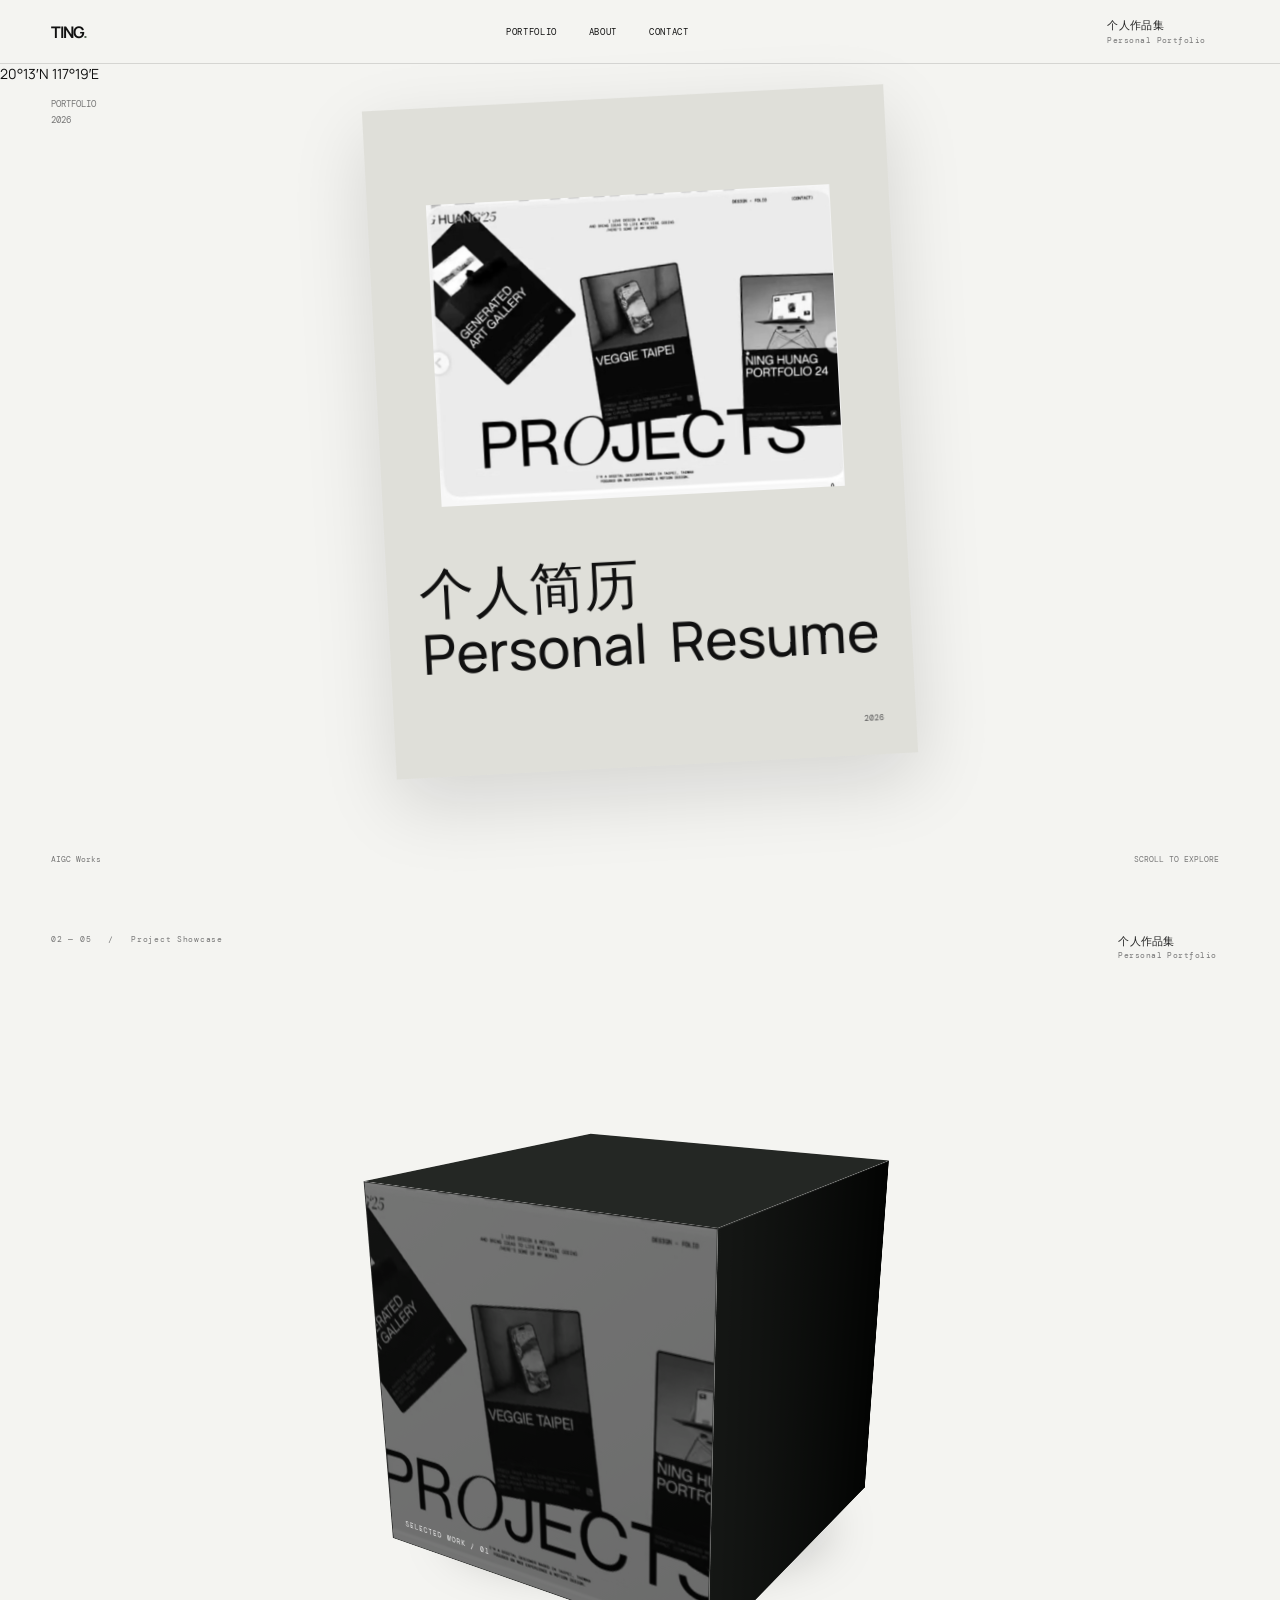
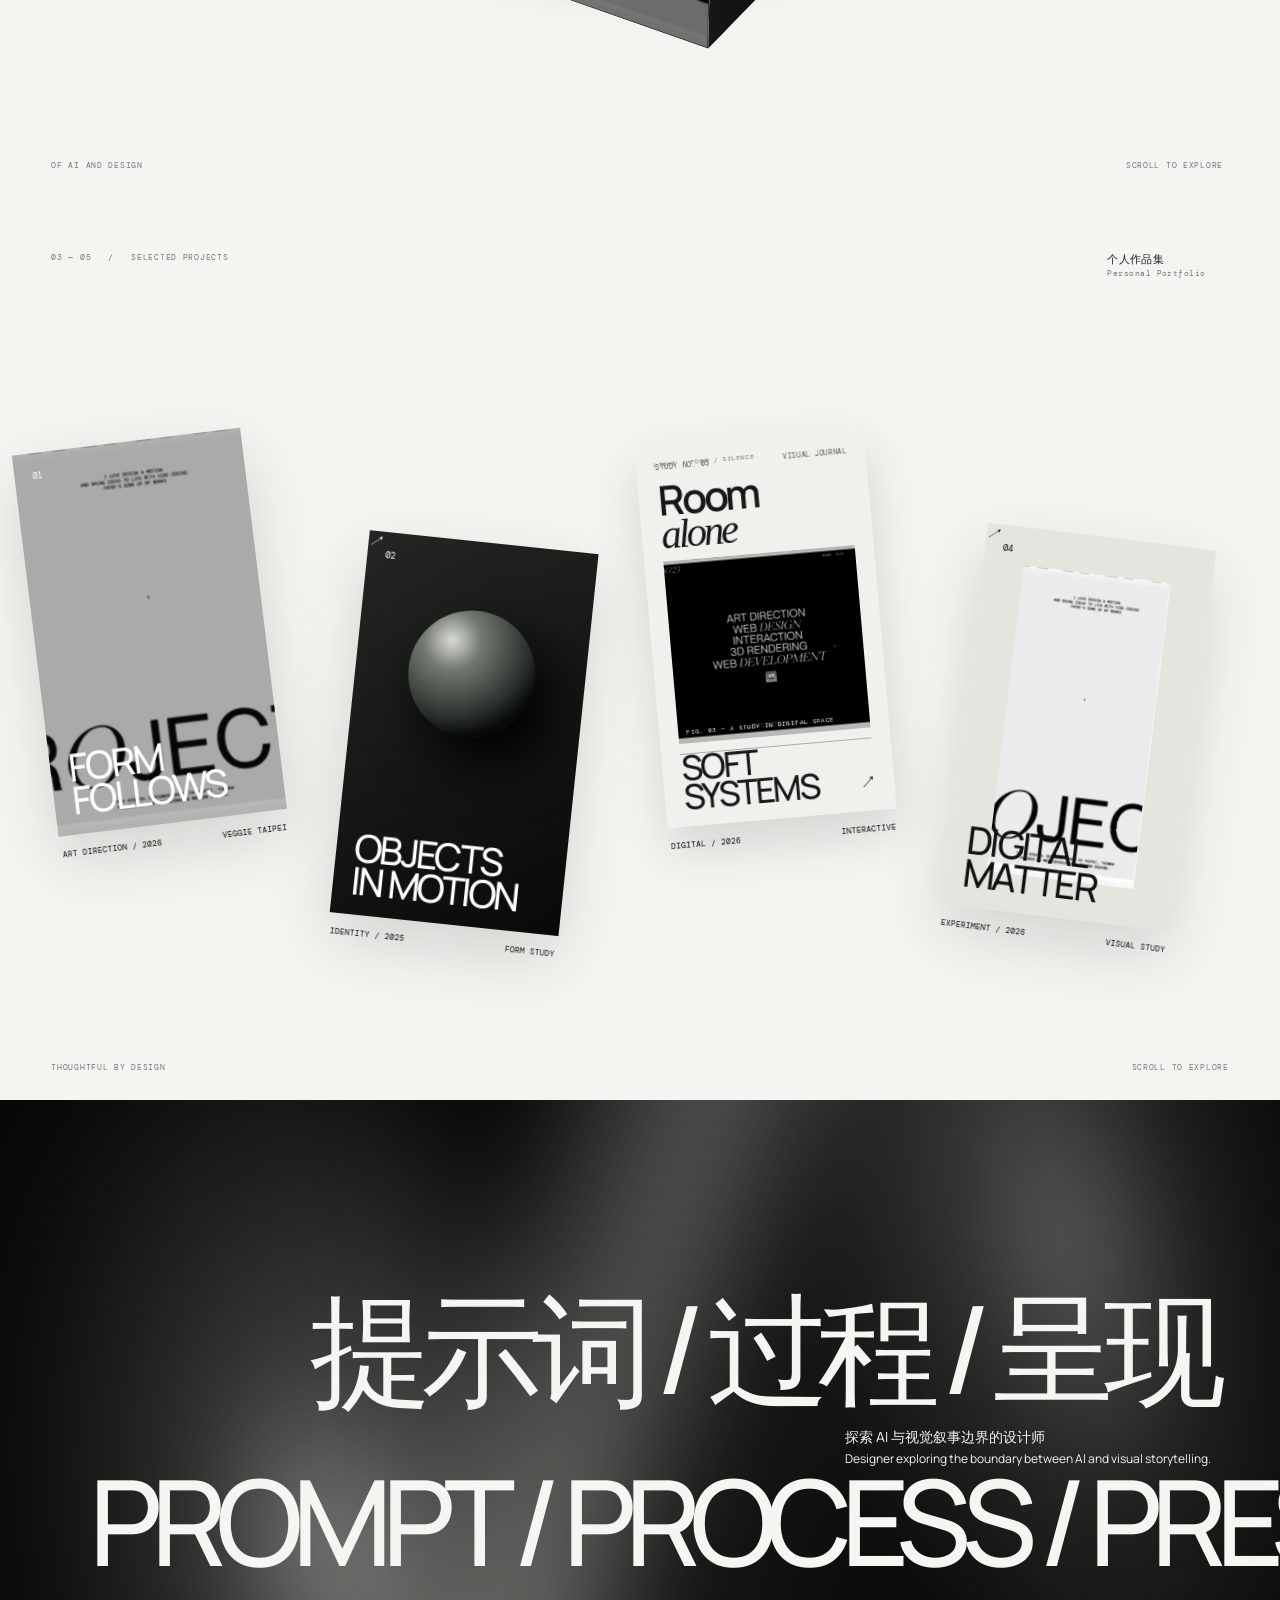
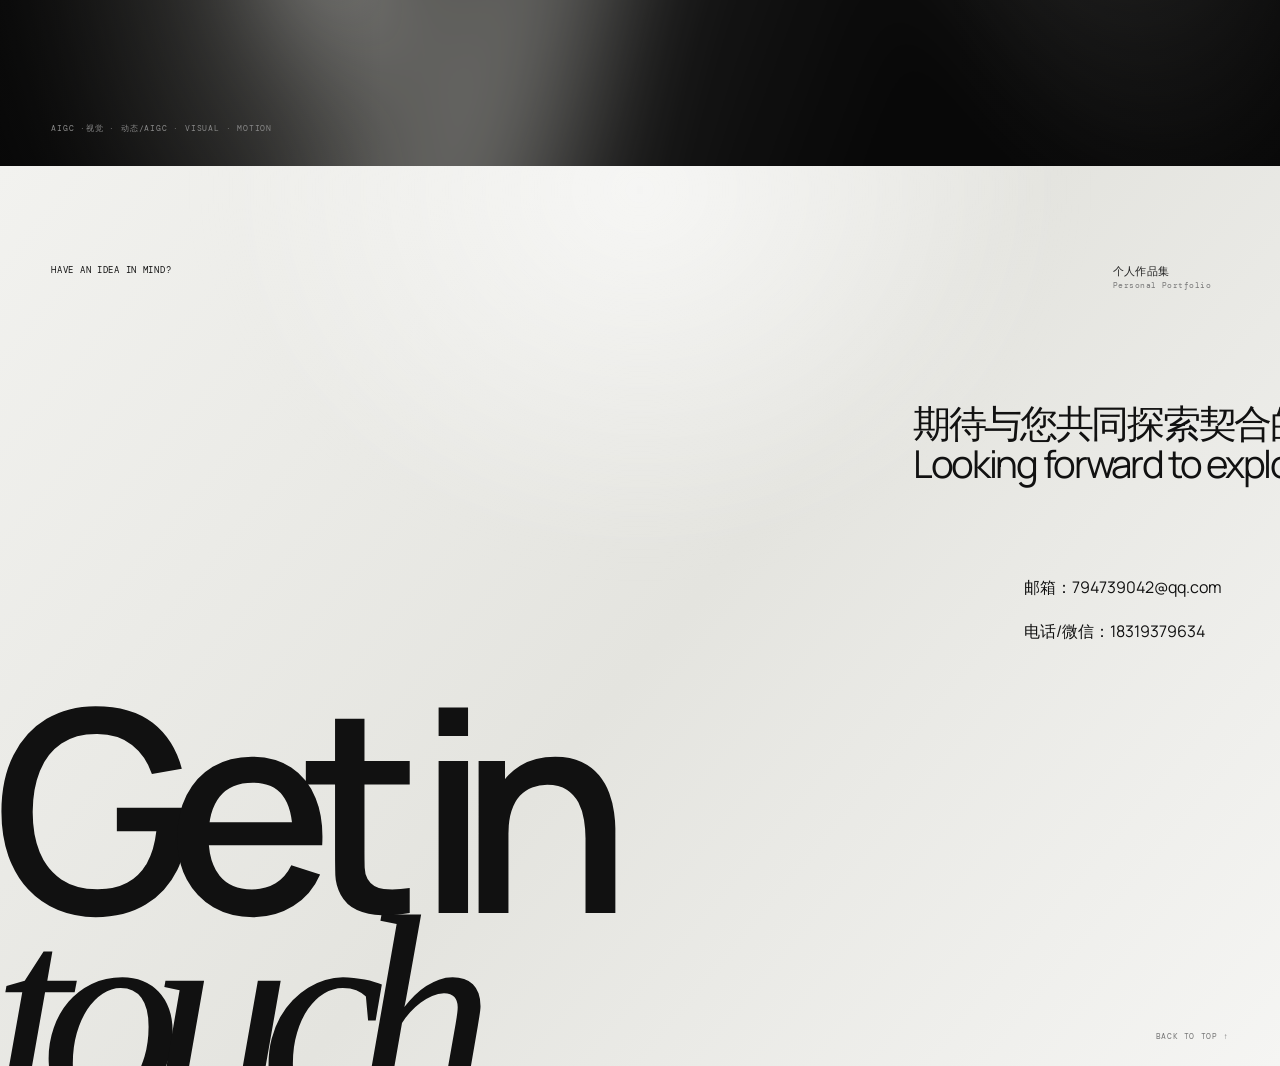
==== commit 30893533: "Remove empty navigation button" ====
--- a/index.html
+++ b/index.html
@@ -283,7 +283,7 @@
  .typography-controls{flex-wrap:wrap}
  .asset-toolbar{max-height:40svh;overflow:auto}
 }
-</style></head>
+</style><style>.site-head .menu-toggle{display:none}</style></head>
 <body>
 <header class="site-head"><a class="brand" href="#top" aria-label="TING 首页" data-inline-edit="0">TING<span>.</span></a><nav aria-label="主导航"><a href="#projects" data-inline-edit="1">PORTFOLIO</a><a href="#about" data-inline-edit="2">ABOUT</a><a href="#contact" data-inline-edit="3">CONTACT</a></nav><span class="edition" data-inline-edit="4"><b>个人作品集</b><small>Personal Portfolio&nbsp;&nbsp;</small></span><button class="menu-toggle" aria-label="切换菜单" aria-expanded="false"><span></span><span></span></button></header>
 <main id="top">
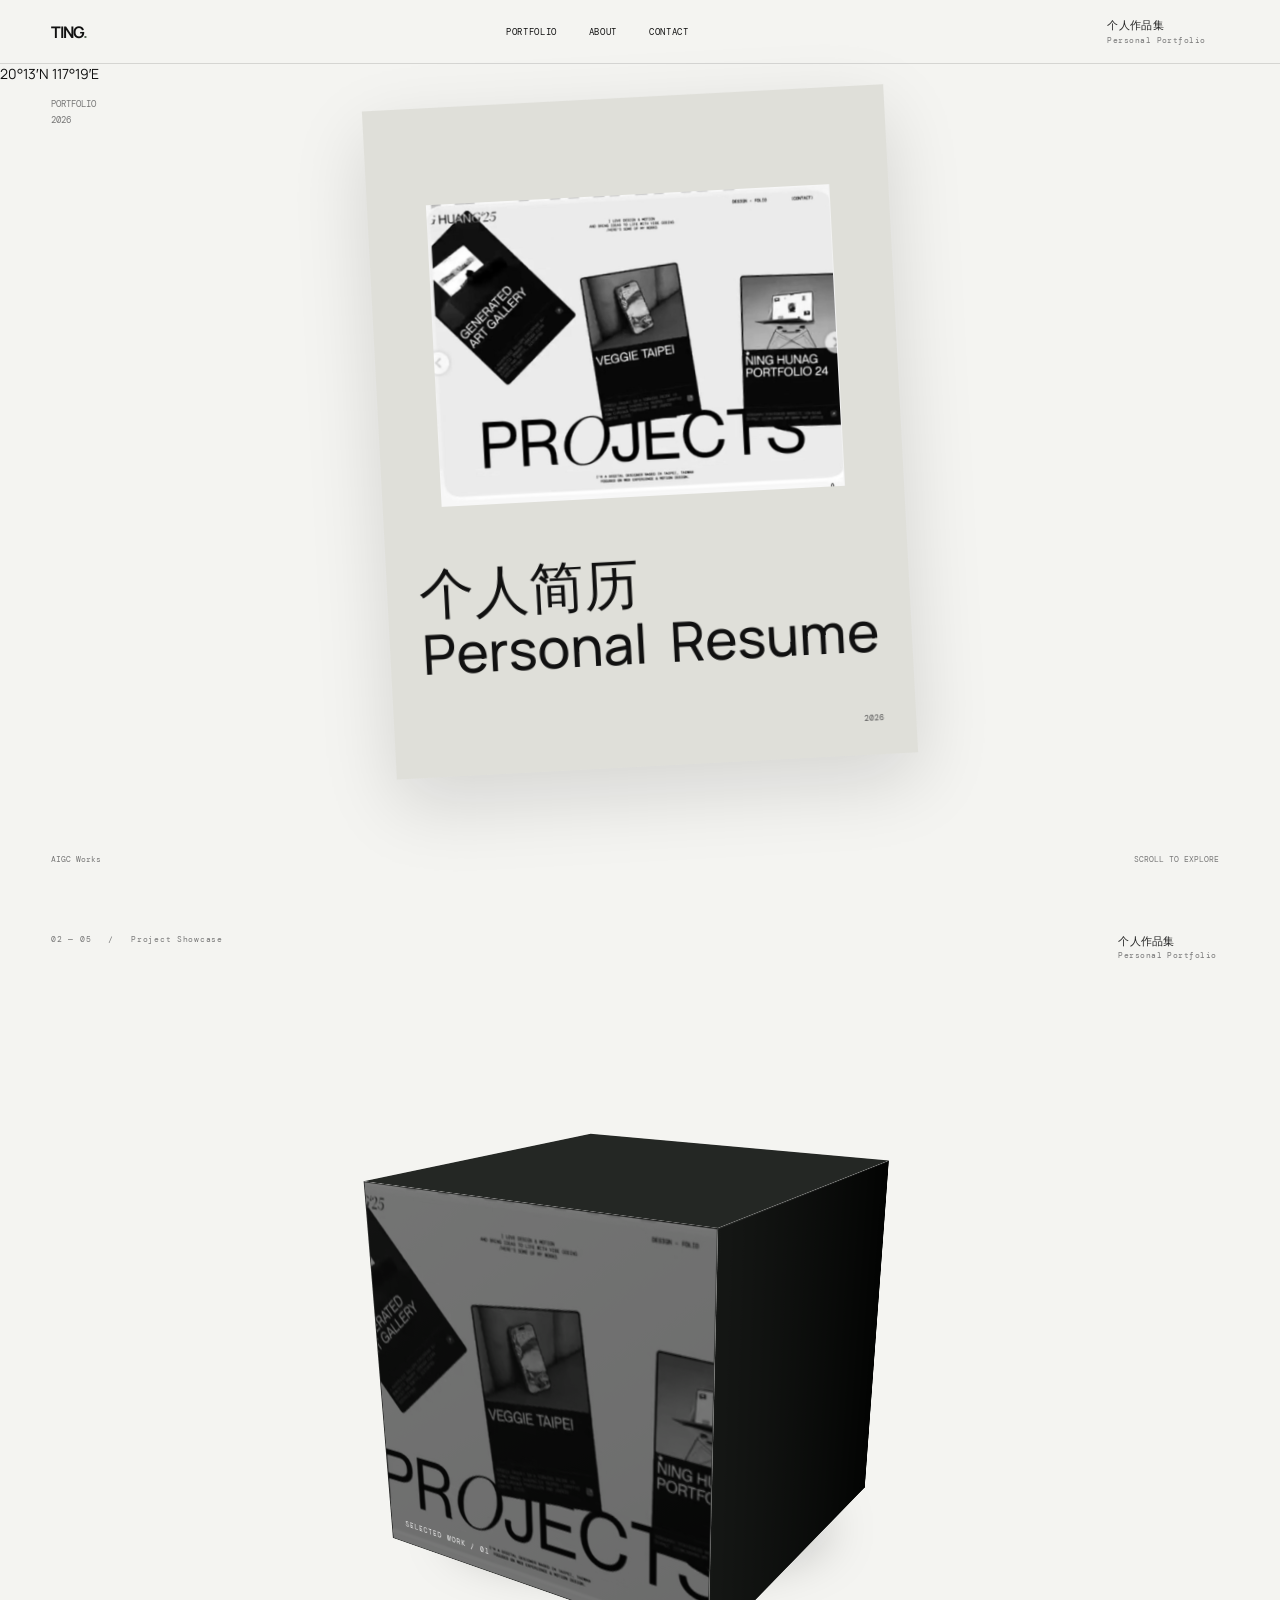
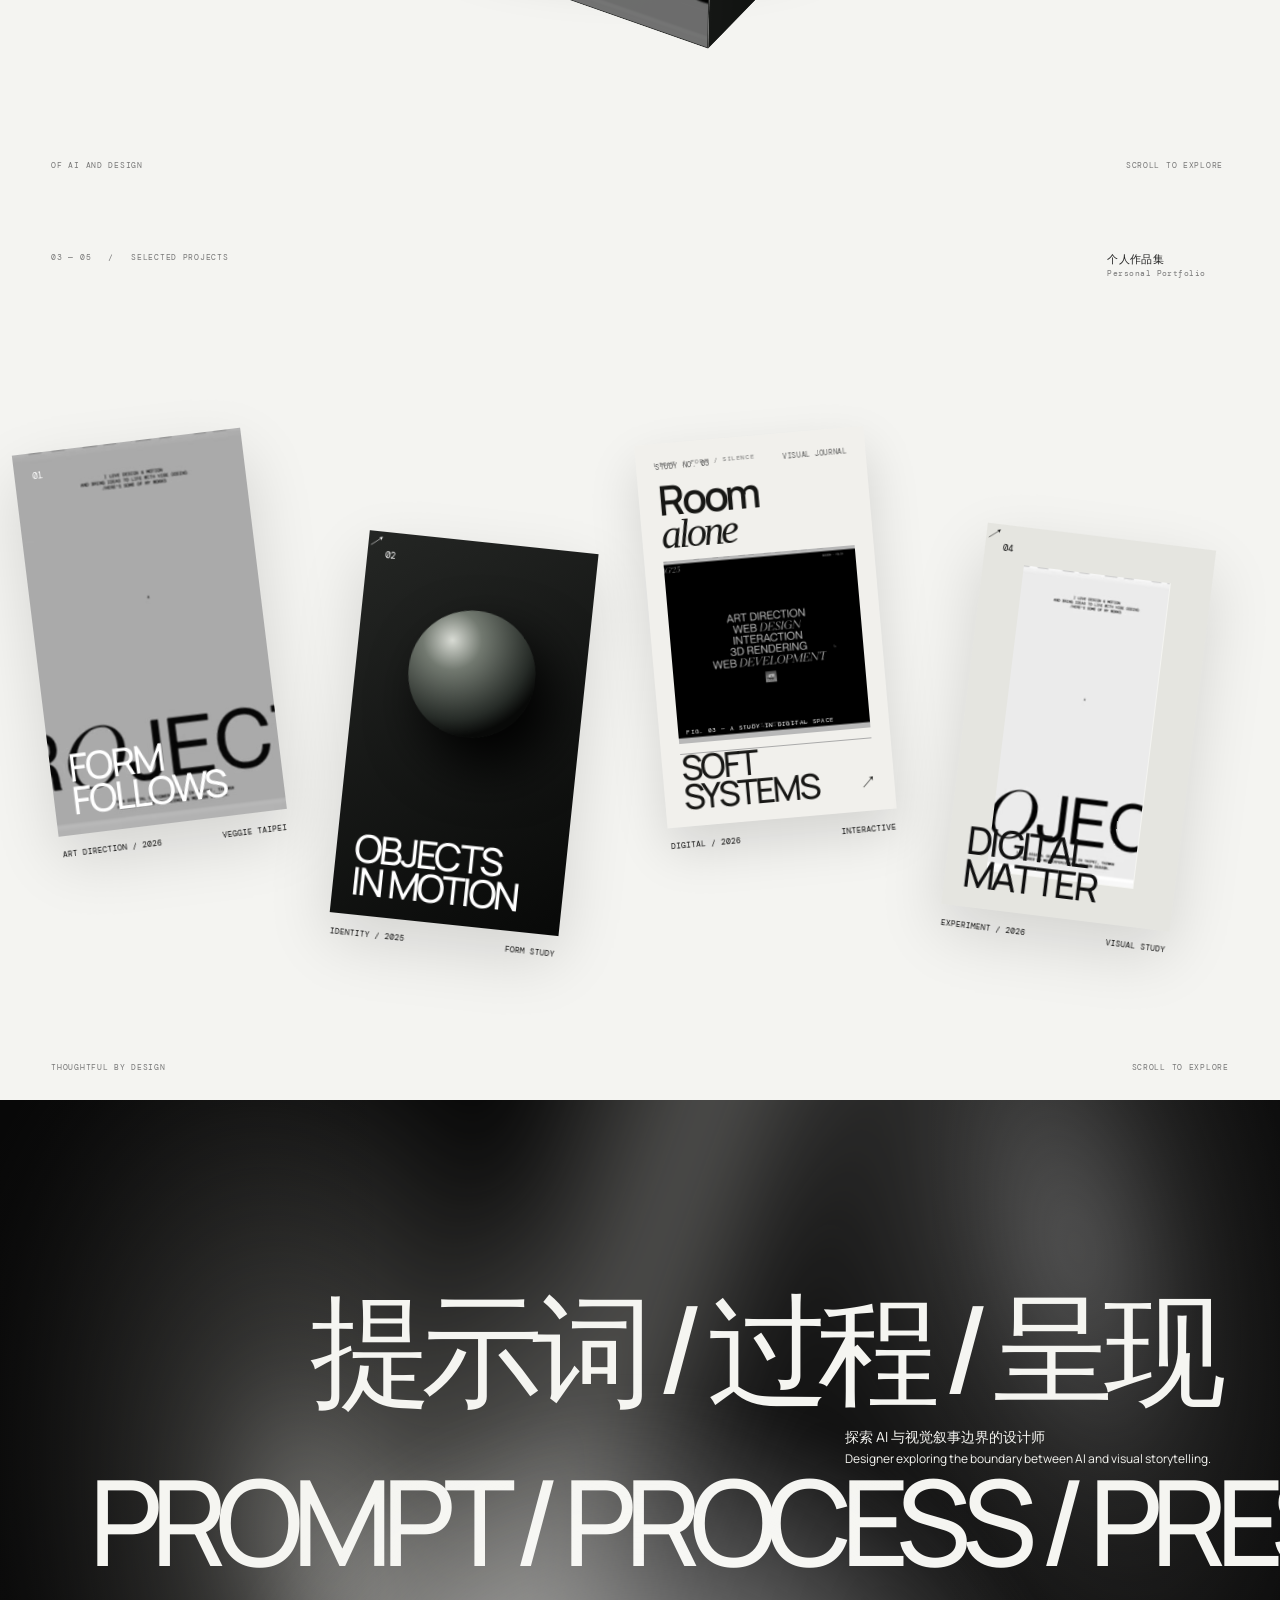
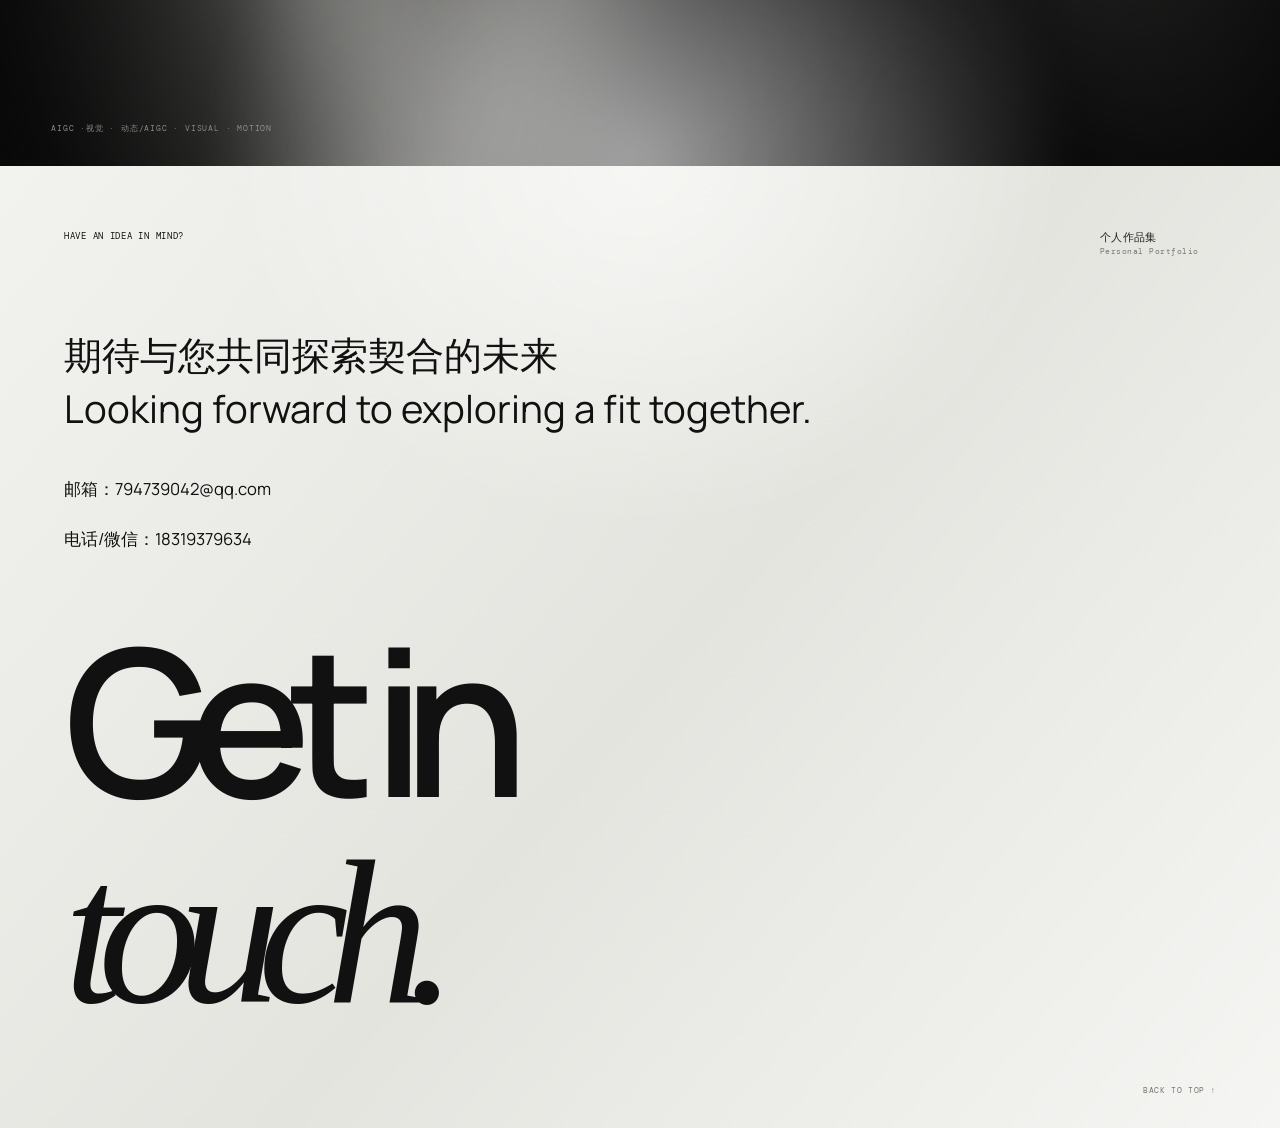
==== commit 64d24a2b: "Make contact introduction and details responsive" ====
--- a/index.html
+++ b/index.html
@@ -283,9 +283,21 @@
  .typography-controls{flex-wrap:wrap}
  .asset-toolbar{max-height:40svh;overflow:auto}
 }
-</style><style>.site-head .menu-toggle{display:none}</style></head>
+</style><style>.site-head .menu-toggle{display:none}</style><style>/* Contact text follows document flow rather than saved desktop pixel offsets. */
+#contact{display:flex;flex-direction:column;gap:24px;height:auto;min-height:100svh;overflow:visible;padding:64px clamp(24px,5vw,80px) 32px}
+#contact .contact-top{order:0}
+#contact>p{order:1;margin:48px 0 16px!important;font-size:clamp(24px,3vw,42px)!important;line-height:1.4!important;letter-spacing:normal!important}
+#contact>p,#contact>.custom-text-box{position:relative!important;left:auto!important;right:auto!important;top:auto!important;bottom:auto!important;translate:none!important;transform:none!important;width:100%!important;max-width:100%!important;min-width:0;white-space:normal!important;overflow-wrap:anywhere;box-sizing:border-box}
+#contact>p *{letter-spacing:normal!important}
+#contact>.custom-text-box{order:3;font-size:clamp(14px,1.3vw,18px)!important;line-height:1.6!important}
+#contact>.email{order:2;margin:0}
+#contact>.email:empty{display:none}
+#contact>h2{position:relative;order:4;left:auto;bottom:auto;margin:40px 0 24px;font-size:clamp(64px,16vw,240px);line-height:1;max-width:100%;overflow-wrap:anywhere}
+#contact>footer{position:relative;order:5;left:auto;right:auto;bottom:auto;margin-top:auto;flex-wrap:wrap;line-height:1.6}
+@media(max-width:520px){#contact{padding-top:32px;gap:16px}#contact>p{margin-top:24px!important}}
+</style></head>
 <body>
-<header class="site-head"><a class="brand" href="#top" aria-label="TING 首页" data-inline-edit="0">TING<span>.</span></a><nav aria-label="主导航"><a href="#projects" data-inline-edit="1">PORTFOLIO</a><a href="#about" data-inline-edit="2">ABOUT</a><a href="#contact" data-inline-edit="3">CONTACT</a></nav><span class="edition" data-inline-edit="4"><b>个人作品集</b><small>Personal Portfolio&nbsp;&nbsp;</small></span><button class="menu-toggle" aria-label="切换菜单" aria-expanded="false"><span></span><span></span></button></header>
+<header class="site-head"><a class="brand" href="#top" aria-label="TING 首页" data-inline-edit="0">TING<span>.</span></a><nav aria-label="主导航"><a href="#projects" data-inline-edit="1">PORTFOLIO</a><a href="#about" data-inline-edit="2">ABOUT</a><a href="#contact" data-inline-edit="3">CONTACT</a></nav><span class="edition" data-inline-edit="4"><b>个人作品集</b><small>Personal Portfolio&nbsp;&nbsp;</small></span></header>
 <main id="top">
 <section class="intro section-light"><div class="edge-note" data-inline-edit="5">PORTFOLIO<br>2026</div><div class="box-scene" aria-label="SOFT SYSTEMS 作品展示"><div class="showcase" id="showcase" style="--tilt-x: -0.16737586824208378deg; --tilt-y: -1.1808880161089061deg;"><article class="hero-project-card"><div class="hero-card-top"><span data-inline-edit="6">&nbsp;&nbsp;</span><span data-inline-edit="7"><br></span></div><div class="hero-card-preview"><video autoplay="" muted="" loop="" playsinline="" poster="assets/media-1.jpg"><source src="assets/media-2.mp4" type="video/mp4"></video></div><h2 data-inline-edit="8">个人简历<br><span style="font-size: 32px;"><span style="font-size: 31px;"><span style="font-size: 30px;">Personal&nbsp; Resume</span></span></span></h2><div class="hero-card-foot"><span data-inline-edit="9"><br></span><span data-inline-edit="10">2026</span></div></article></div></div><div class="intro-caption"><span data-inline-edit="11">AIGC Works</span><span data-inline-edit="12">SCROLL TO EXPLORE&nbsp;&nbsp;</span></div><h1 class="intro-title visible" data-inline-edit="13" style="translate: -44px 20px;"><h1 class="intro-title visible" data-inline-edit="13" style="bottom: 31px; translate: -44px 20px; font-size: 34px;"><br></h1></h1><span class="hero-coordinate" data-inline-edit="14">20°13′N 117°19′E</span></section>
 <section class="cube-page section-light" id="showcase"><div class="cube-page-meta"><span data-inline-edit="15">02 — 05 &nbsp; / &nbsp; Project&nbsp;Showcase</span><span class="page-brand" data-inline-edit="16"><b>个人作品集</b><small>Personal Portfolio</small></span></div><div class="cube-stage"><div class="cube-shadow"></div><div class="cube-model" id="cubeModel" style="--mouse-tilt-x: 0deg; --mouse-tilt-y: 0deg;"><div class="cube-face cube-front"><img src="assets/media-1.jpg" alt="作品集展示"><span>SELECTED WORK / 01</span></div><div class="cube-face cube-back"></div><div class="cube-face cube-right"></div><div class="cube-face cube-left"></div><div class="cube-face cube-top"></div><div class="cube-face cube-bottom"></div></div></div><div class="cube-page-caption"><span data-inline-edit="17">OF AI AND DESIGN</span><span data-inline-edit="18">SCROLL TO EXPLORE&nbsp;</span></div></section><section class="projects section-light" id="projects"><div class="section-meta"><span data-inline-edit="19">03 — 05 &nbsp; / &nbsp; SELECTED PROJECTS</span><span class="page-brand" data-inline-edit="20"><b>个人作品集</b><small>Personal Portfolio&nbsp;&nbsp;</small></span></div><h2 class="projects-title visible" data-inline-edit="21"><br></h2><div class="card-field" aria-label="可拖动的作品卡片"><article class="work-card card-a visible" tabindex="0"><a href="#about" class="card-link" aria-label="查看 Form Follows 项目"><div class="card-image image-a"><video autoplay="" muted="" loop="" playsinline="" poster="assets/media-3.jpg"><source src="assets/media-2.mp4" type="video/mp4"></video><span data-inline-edit="22">01</span><b data-inline-edit="23">FORM<br>FOLLOWS</b><i>↗</i></div><div class="card-info"><span data-inline-edit="24">ART DIRECTION / 2026</span><span data-inline-edit="25">VEGGIE TAIPEI</span></div><div class="project-gallery" aria-label="项目详情素材序列"></div></a></article><article class="work-card card-b visible" tabindex="0"><a href="#about" class="card-link" aria-label="查看 Objects in Motion 项目"><div class="card-image image-b"><div class="sculpture" aria-hidden="true"></div><span data-inline-edit="26">02</span><b data-inline-edit="27">OBJECTS<br>IN MOTION</b><i>↗</i></div><div class="card-info"><span data-inline-edit="28">IDENTITY / 2025</span><span data-inline-edit="29">FORM STUDY</span></div><div class="project-gallery" aria-label="项目详情素材序列"></div></a></article><article class="work-card card-c visible" tabindex="0"><a href="#about" class="card-link" aria-label="查看 Soft Systems 项目"><div class="card-image image-c soft-editorial"><div class="editorial-head"><span data-inline-edit="30">STUDY NO. 03</span><span data-inline-edit="31">VISUAL JOURNAL</span></div><h3 data-inline-edit="32">Room<br><i>alone</i></h3><div class="editorial-photo"><video autoplay="" muted="" loop="" playsinline="" poster="assets/media-4.jpg"><source src="assets/media-2.mp4" type="video/mp4"></video><span data-inline-edit="33">FIG. 03 — A STUDY IN DIGITAL SPACE</span></div><div class="editorial-rule"></div><span data-inline-edit="34">LIGHT / FORM / SILENCE</span><b data-inline-edit="35">SOFT<br>SYSTEMS</b><i class="card-arrow">↗</i></div><div class="card-info"><span data-inline-edit="36">DIGITAL / 2026</span><span data-inline-edit="37">INTERACTIVE</span></div><div class="project-gallery" aria-label="项目详情素材序列"></div></a></article><article class="work-card card-d visible" tabindex="0"><a href="#about" class="card-link" aria-label="查看 Digital Matter 项目"><div class="card-image image-d"><div class="mini-screen"><video autoplay="" muted="" loop="" playsinline="" poster="assets/media-3.jpg"><source src="assets/media-2.mp4" type="video/mp4"></video></div><span data-inline-edit="38">04</span><b data-inline-edit="39">DIGITAL<br>MATTER</b><i>↗</i></div><div class="card-info"><span data-inline-edit="40">EXPERIMENT / 2026</span><span data-inline-edit="41">VISUAL STUDY</span></div><div class="project-gallery" aria-label="项目详情素材序列"></div></a></article></div><div class="projects-bottom"><span data-inline-edit="42">THOUGHTFUL BY DESIGN</span><span data-inline-edit="43"><span style="letter-spacing: 0.72px;">SCROLL TO EXPLORE</span></span></div></section>
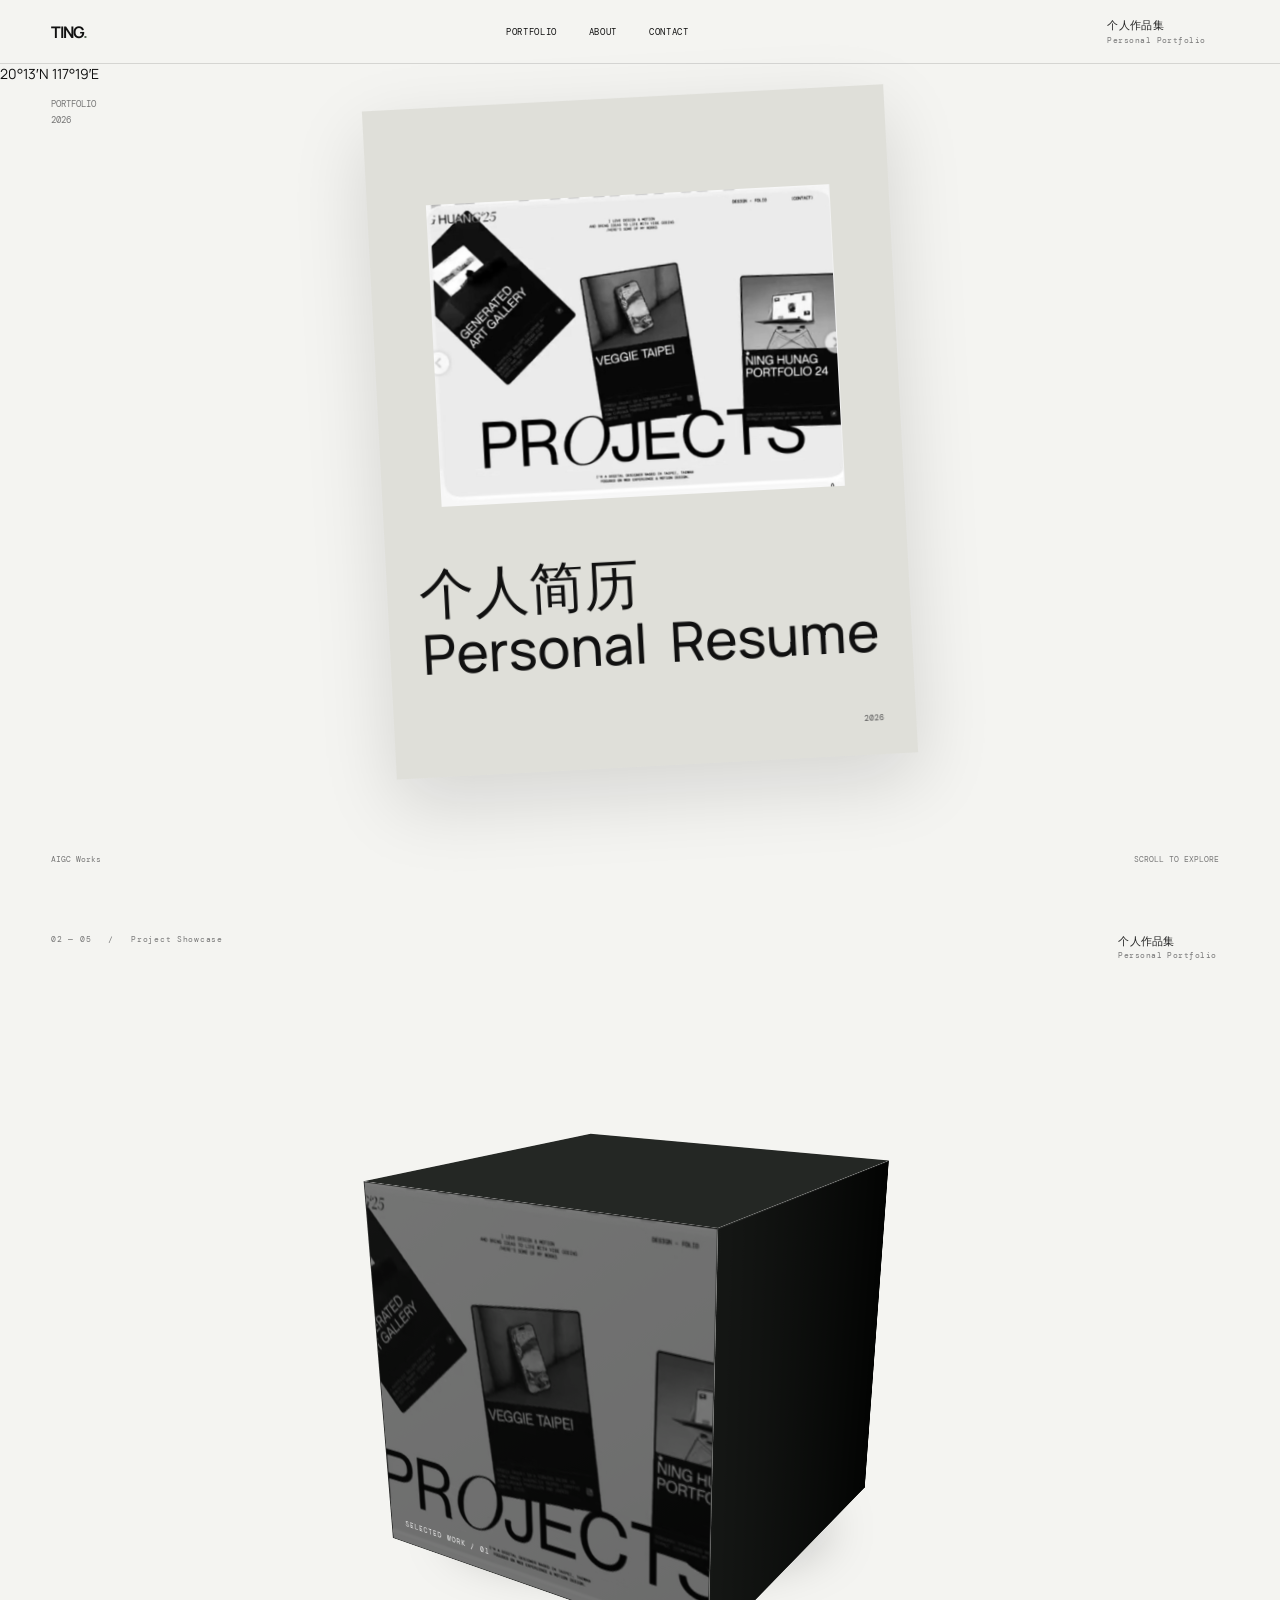
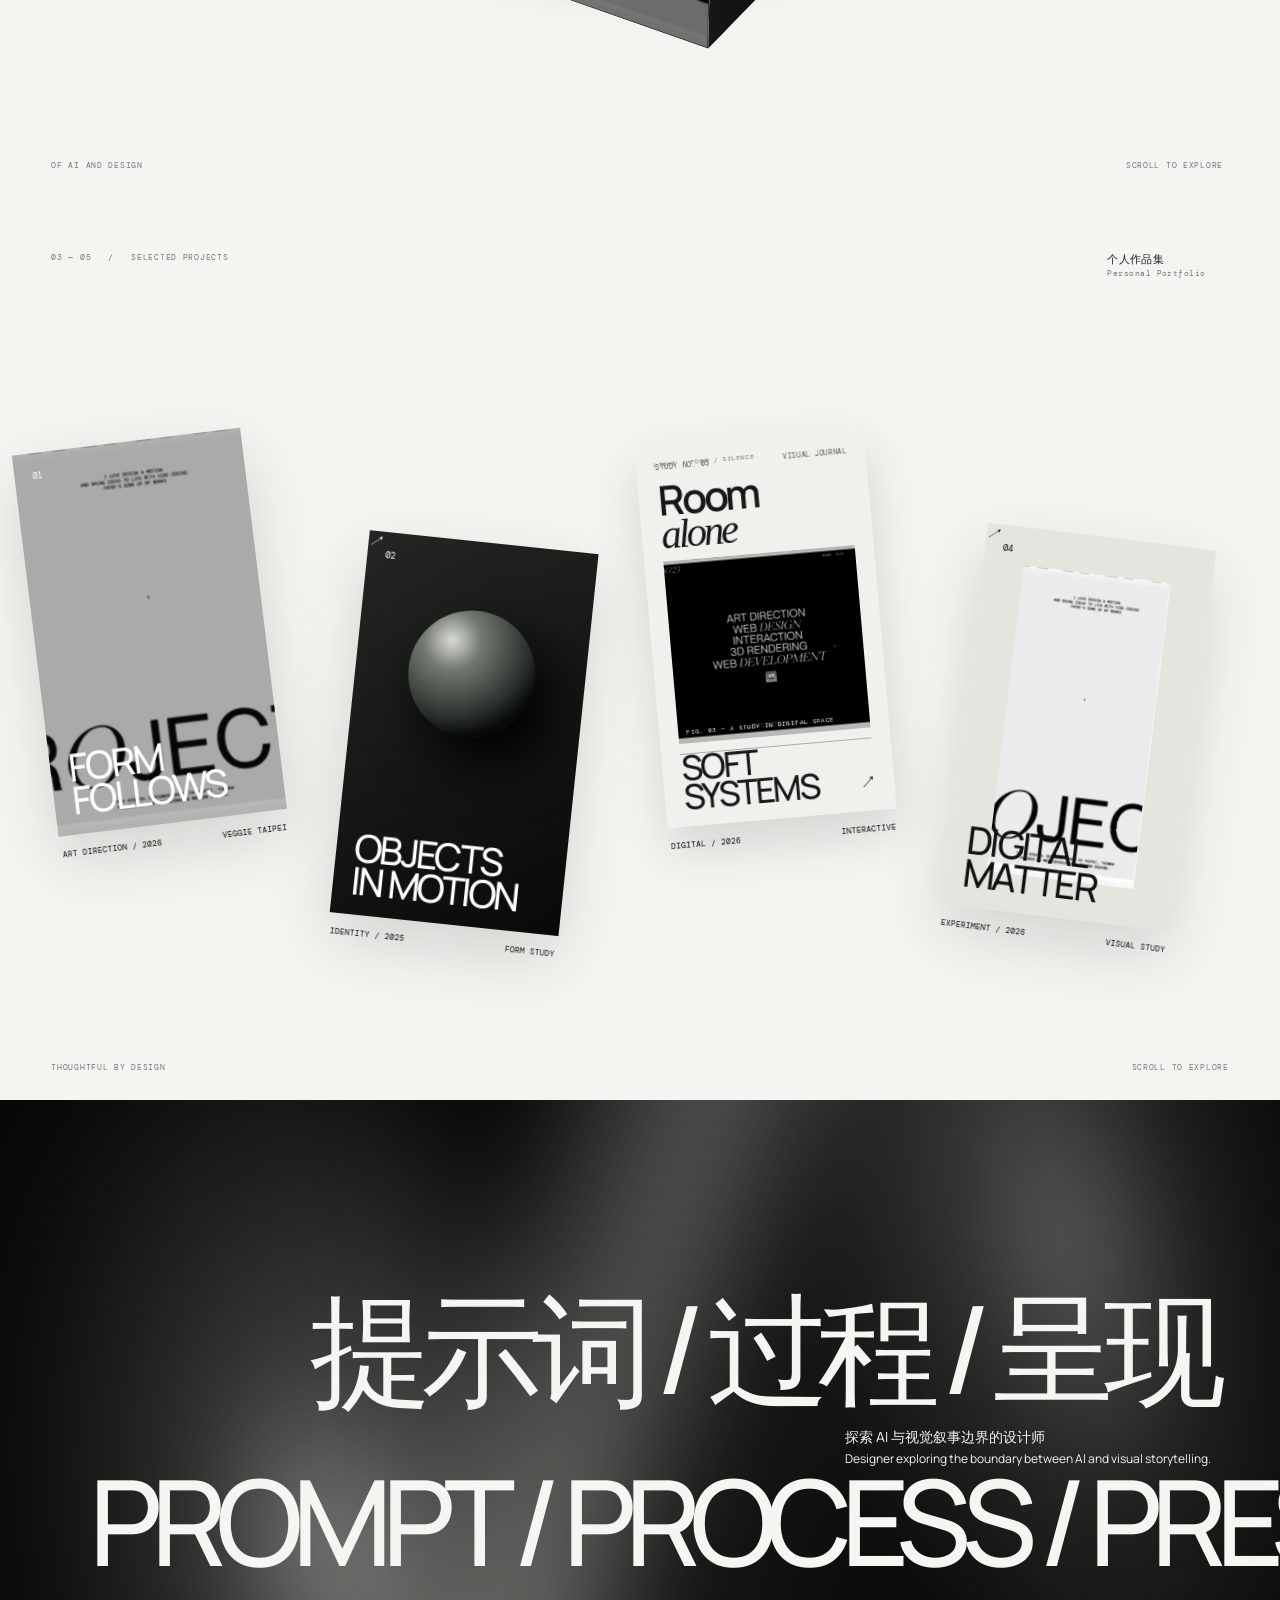
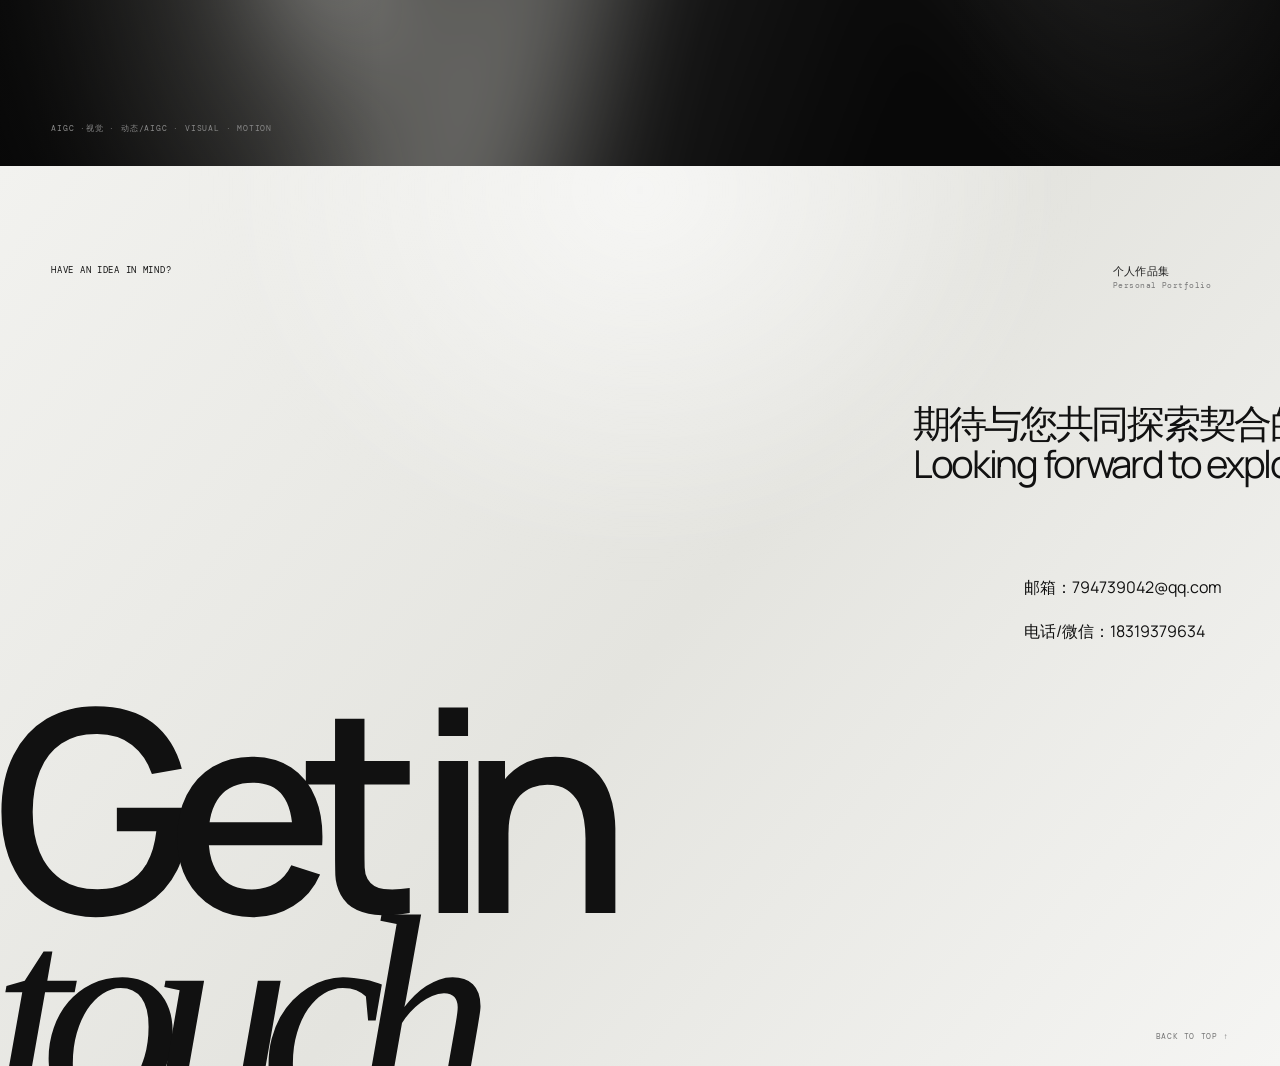
==== commit f226649c: "Revert "Make contact introduction and details responsive" This reverts commit 64d24a2bb0b13c5ab8941c" ====
--- a/index.html
+++ b/index.html
@@ -283,19 +283,7 @@
  .typography-controls{flex-wrap:wrap}
  .asset-toolbar{max-height:40svh;overflow:auto}
 }
-</style><style>.site-head .menu-toggle{display:none}</style><style>/* Contact text follows document flow rather than saved desktop pixel offsets. */
-#contact{display:flex;flex-direction:column;gap:24px;height:auto;min-height:100svh;overflow:visible;padding:64px clamp(24px,5vw,80px) 32px}
-#contact .contact-top{order:0}
-#contact>p{order:1;margin:48px 0 16px!important;font-size:clamp(24px,3vw,42px)!important;line-height:1.4!important;letter-spacing:normal!important}
-#contact>p,#contact>.custom-text-box{position:relative!important;left:auto!important;right:auto!important;top:auto!important;bottom:auto!important;translate:none!important;transform:none!important;width:100%!important;max-width:100%!important;min-width:0;white-space:normal!important;overflow-wrap:anywhere;box-sizing:border-box}
-#contact>p *{letter-spacing:normal!important}
-#contact>.custom-text-box{order:3;font-size:clamp(14px,1.3vw,18px)!important;line-height:1.6!important}
-#contact>.email{order:2;margin:0}
-#contact>.email:empty{display:none}
-#contact>h2{position:relative;order:4;left:auto;bottom:auto;margin:40px 0 24px;font-size:clamp(64px,16vw,240px);line-height:1;max-width:100%;overflow-wrap:anywhere}
-#contact>footer{position:relative;order:5;left:auto;right:auto;bottom:auto;margin-top:auto;flex-wrap:wrap;line-height:1.6}
-@media(max-width:520px){#contact{padding-top:32px;gap:16px}#contact>p{margin-top:24px!important}}
-</style></head>
+</style><style>.site-head .menu-toggle{display:none}</style></head>
 <body>
 <header class="site-head"><a class="brand" href="#top" aria-label="TING 首页" data-inline-edit="0">TING<span>.</span></a><nav aria-label="主导航"><a href="#projects" data-inline-edit="1">PORTFOLIO</a><a href="#about" data-inline-edit="2">ABOUT</a><a href="#contact" data-inline-edit="3">CONTACT</a></nav><span class="edition" data-inline-edit="4"><b>个人作品集</b><small>Personal Portfolio&nbsp;&nbsp;</small></span></header>
 <main id="top">
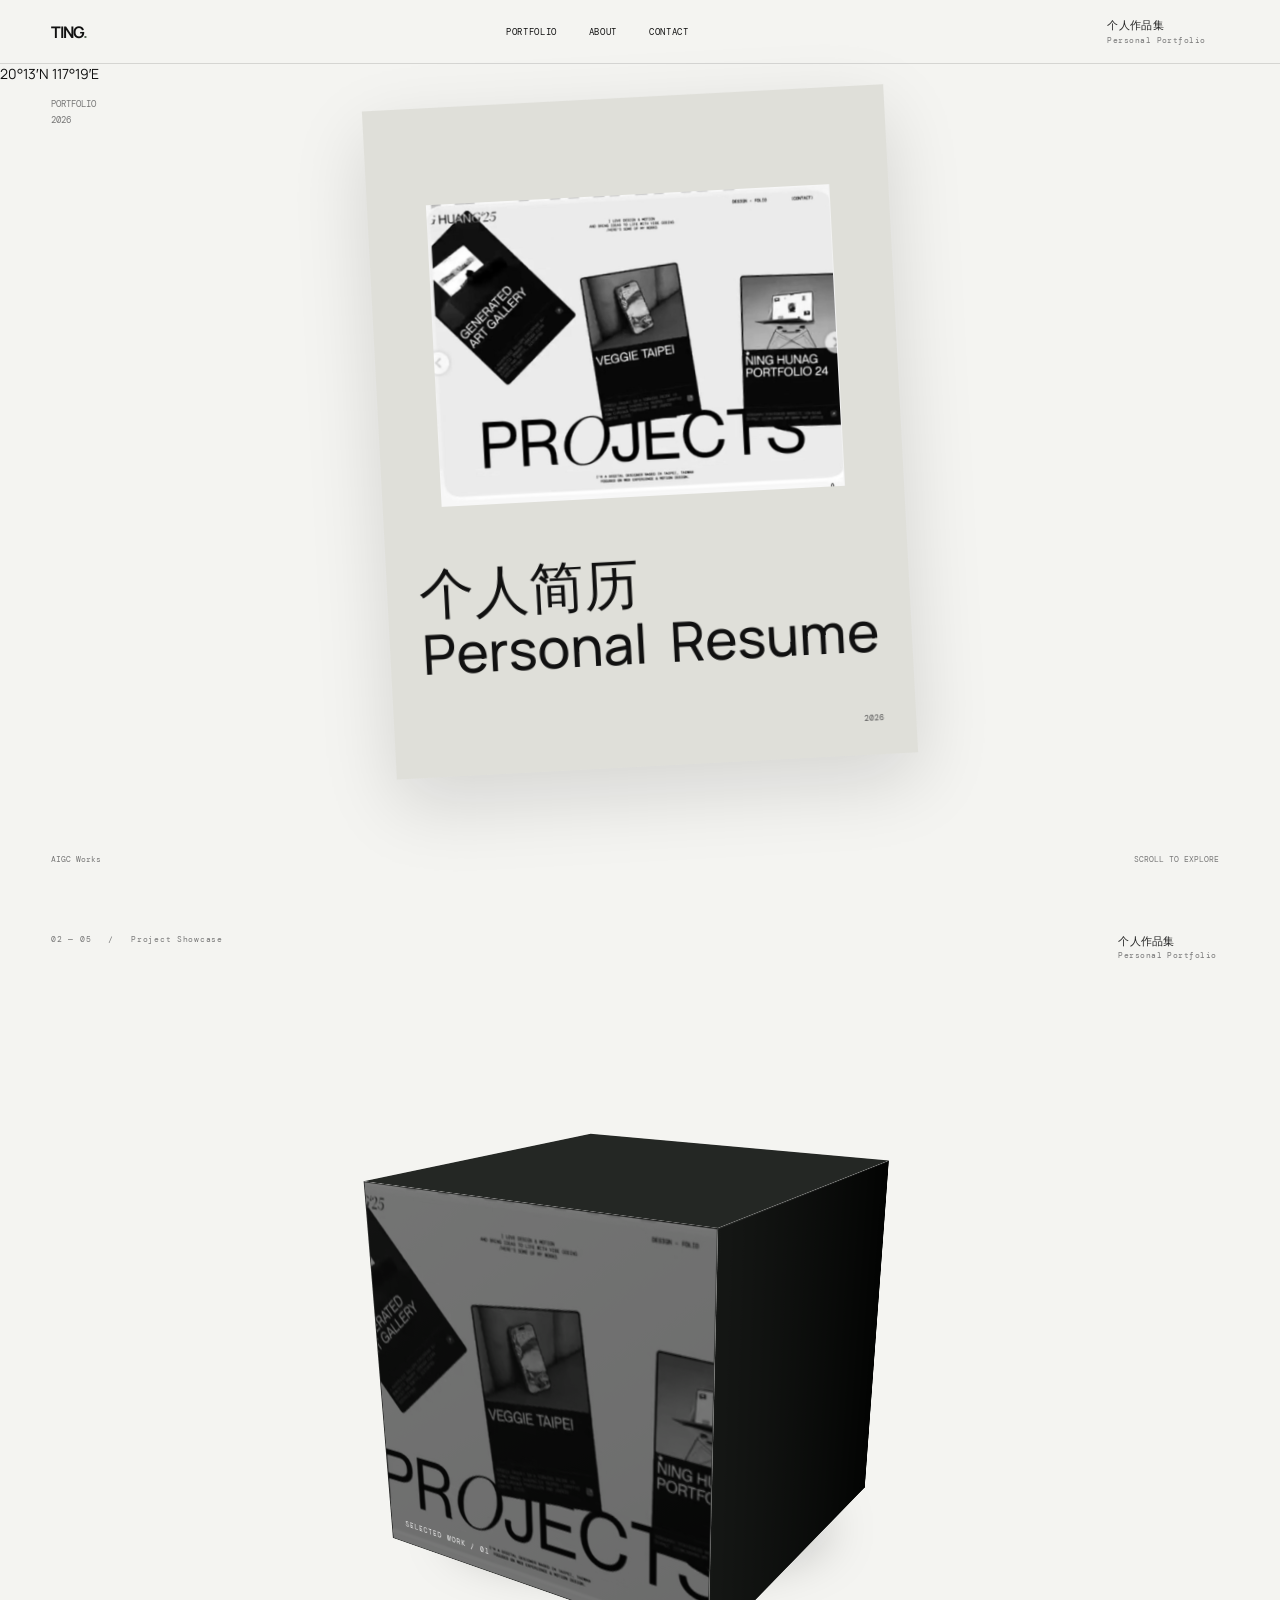
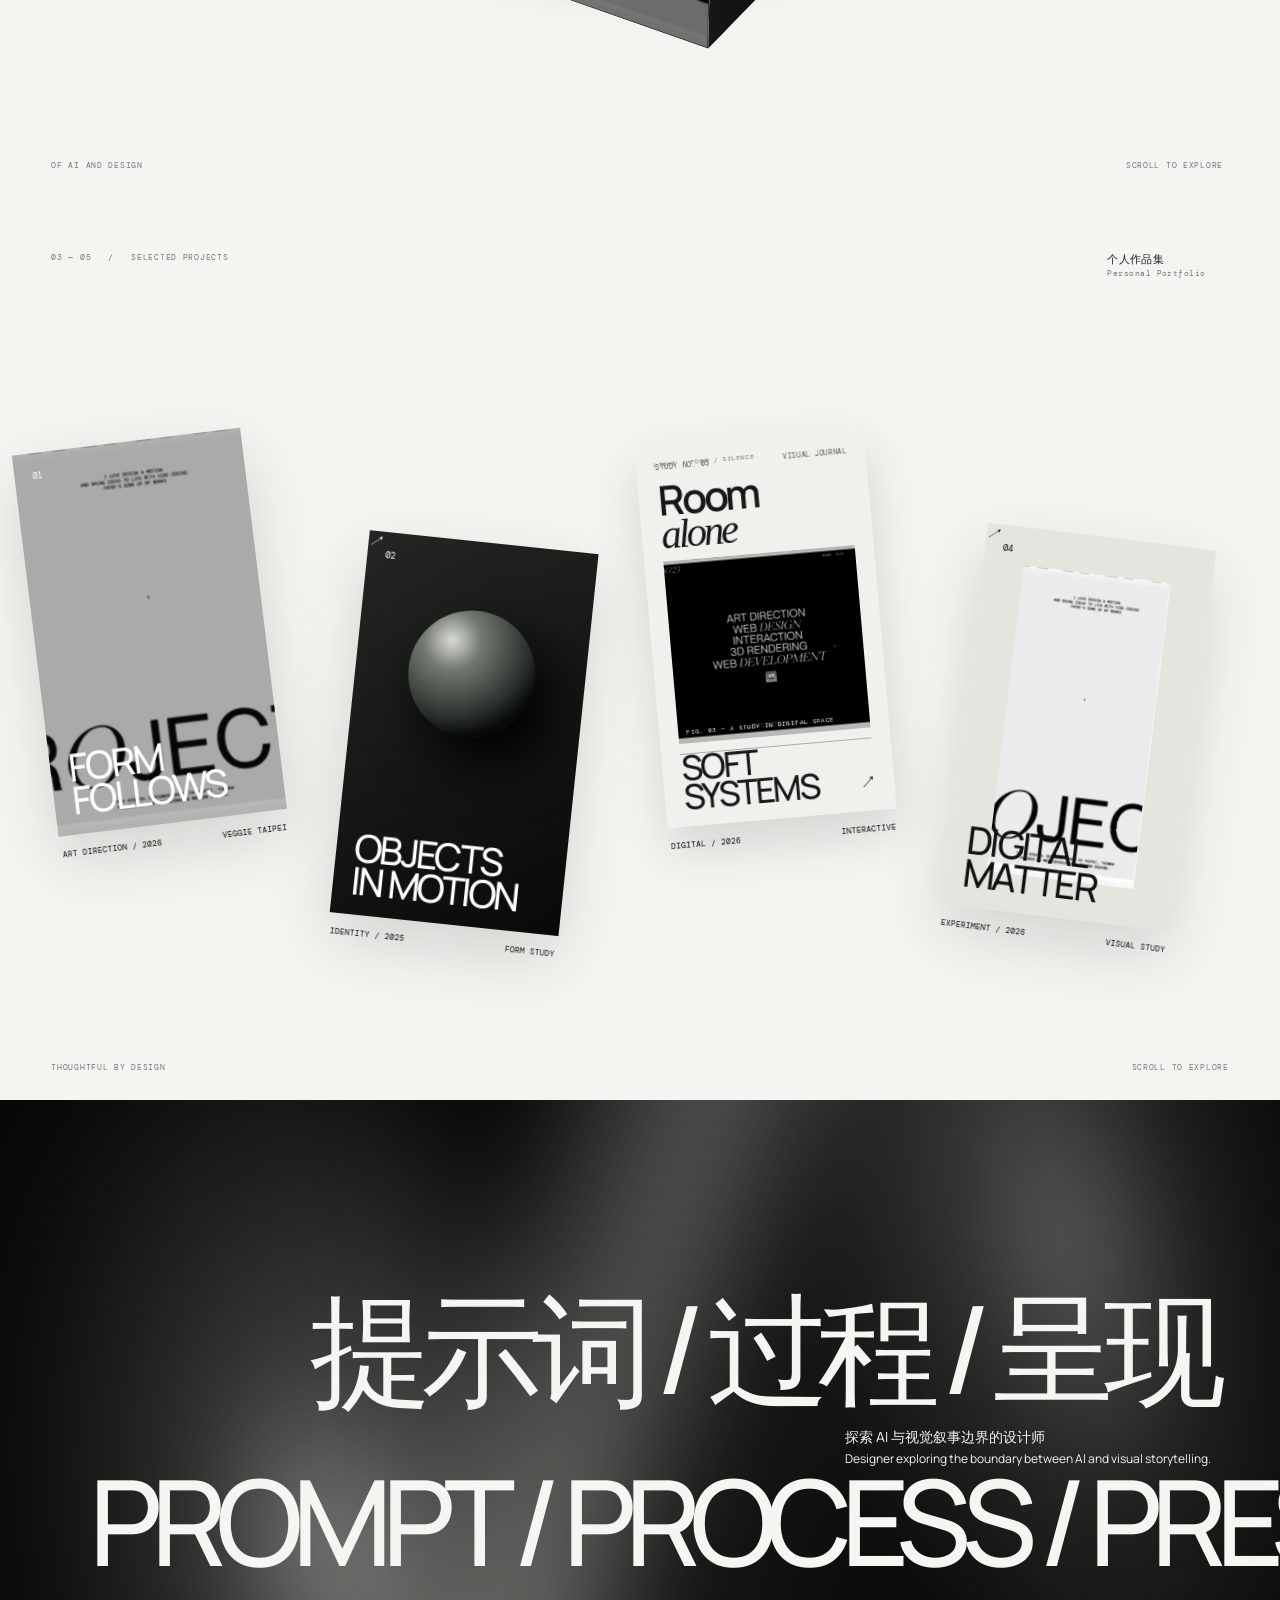
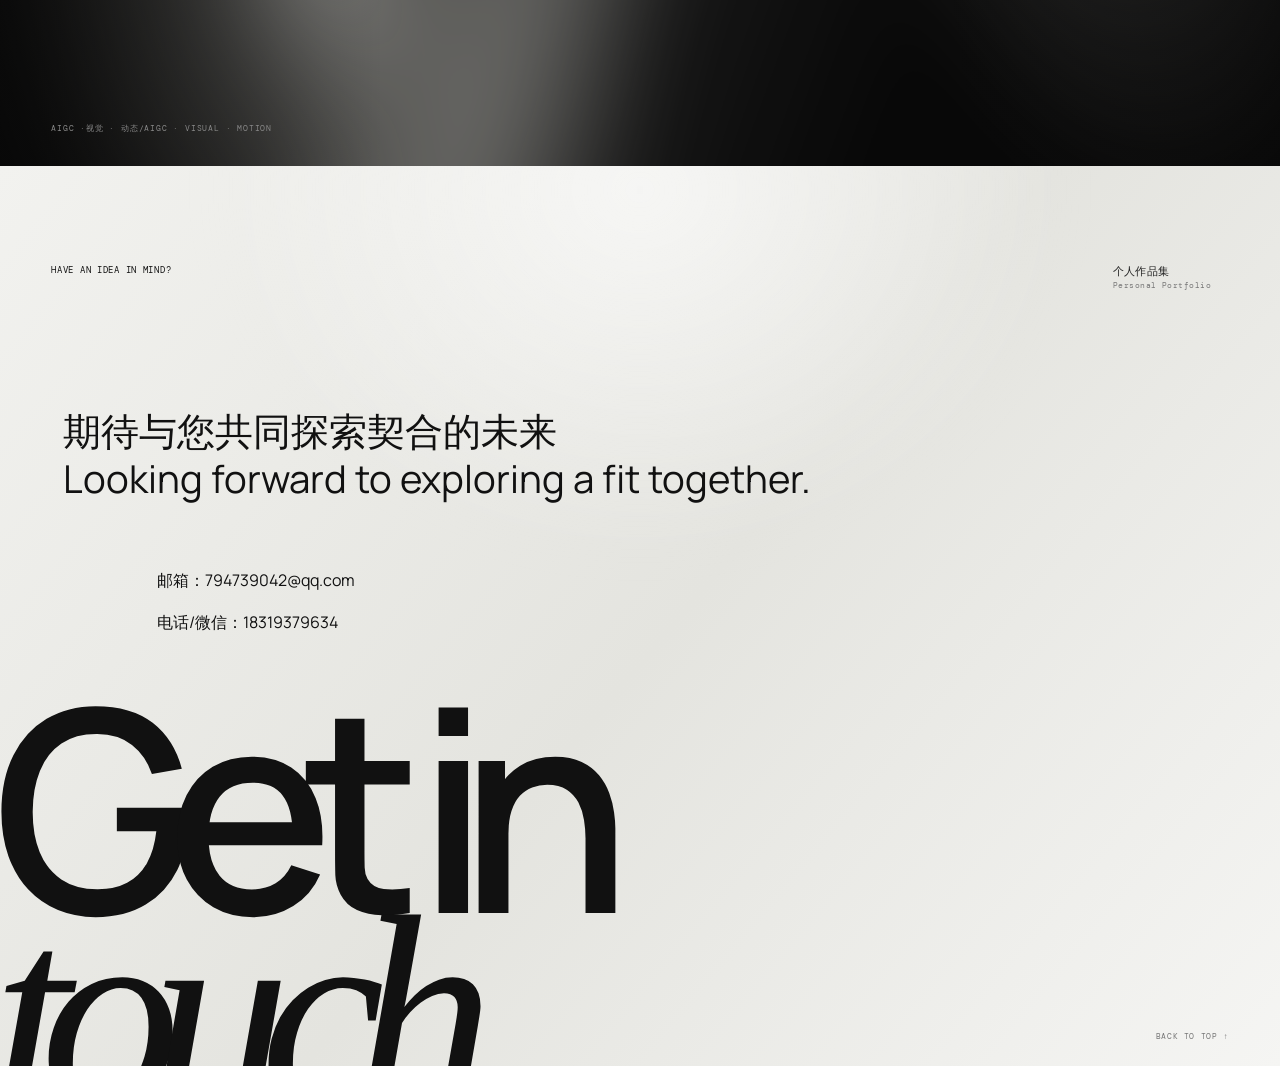
==== commit bb94db65: "Reflow contact message and details within viewport" ====
--- a/index.html
+++ b/index.html
@@ -283,7 +283,14 @@
  .typography-controls{flex-wrap:wrap}
  .asset-toolbar{max-height:40svh;overflow:auto}
 }
-</style><style>.site-head .menu-toggle{display:none}</style></head>
+</style><style>.site-head .menu-toggle{display:none}</style><style>/* Only the contact message and its two detail lines reflow with the viewport. */
+#contact>p{translate:none!important;transform:none!important;position:relative;margin:13vh 0 0 1%!important;width:98%;max-width:98%;white-space:normal;overflow-wrap:anywhere;font-size:clamp(24px,3vw,42px);line-height:1.25;letter-spacing:normal}
+#contact>.custom-text-box{translate:none!important;transform:none!important;position:relative!important;left:auto!important;top:auto!important;right:auto!important;bottom:auto!important;width:90%;max-width:90%!important;margin-left:9%;white-space:normal!important;overflow-wrap:anywhere;line-height:1.6}
+#contact>.custom-text-box~.custom-text-box{margin-top:16px}
+#contact{height:auto;min-height:100svh;padding-bottom:max(280px,30vw)}
+#contact>.custom-text-box{margin-top:24px}
+@media(max-width:760px){#contact>p{margin-top:12vh!important;font-size:clamp(24px,6vw,38px)}#contact>.custom-text-box{margin-left:4%;width:92%;max-width:92%!important}#contact{padding-bottom:240px}}
+</style></head>
 <body>
 <header class="site-head"><a class="brand" href="#top" aria-label="TING 首页" data-inline-edit="0">TING<span>.</span></a><nav aria-label="主导航"><a href="#projects" data-inline-edit="1">PORTFOLIO</a><a href="#about" data-inline-edit="2">ABOUT</a><a href="#contact" data-inline-edit="3">CONTACT</a></nav><span class="edition" data-inline-edit="4"><b>个人作品集</b><small>Personal Portfolio&nbsp;&nbsp;</small></span></header>
 <main id="top">
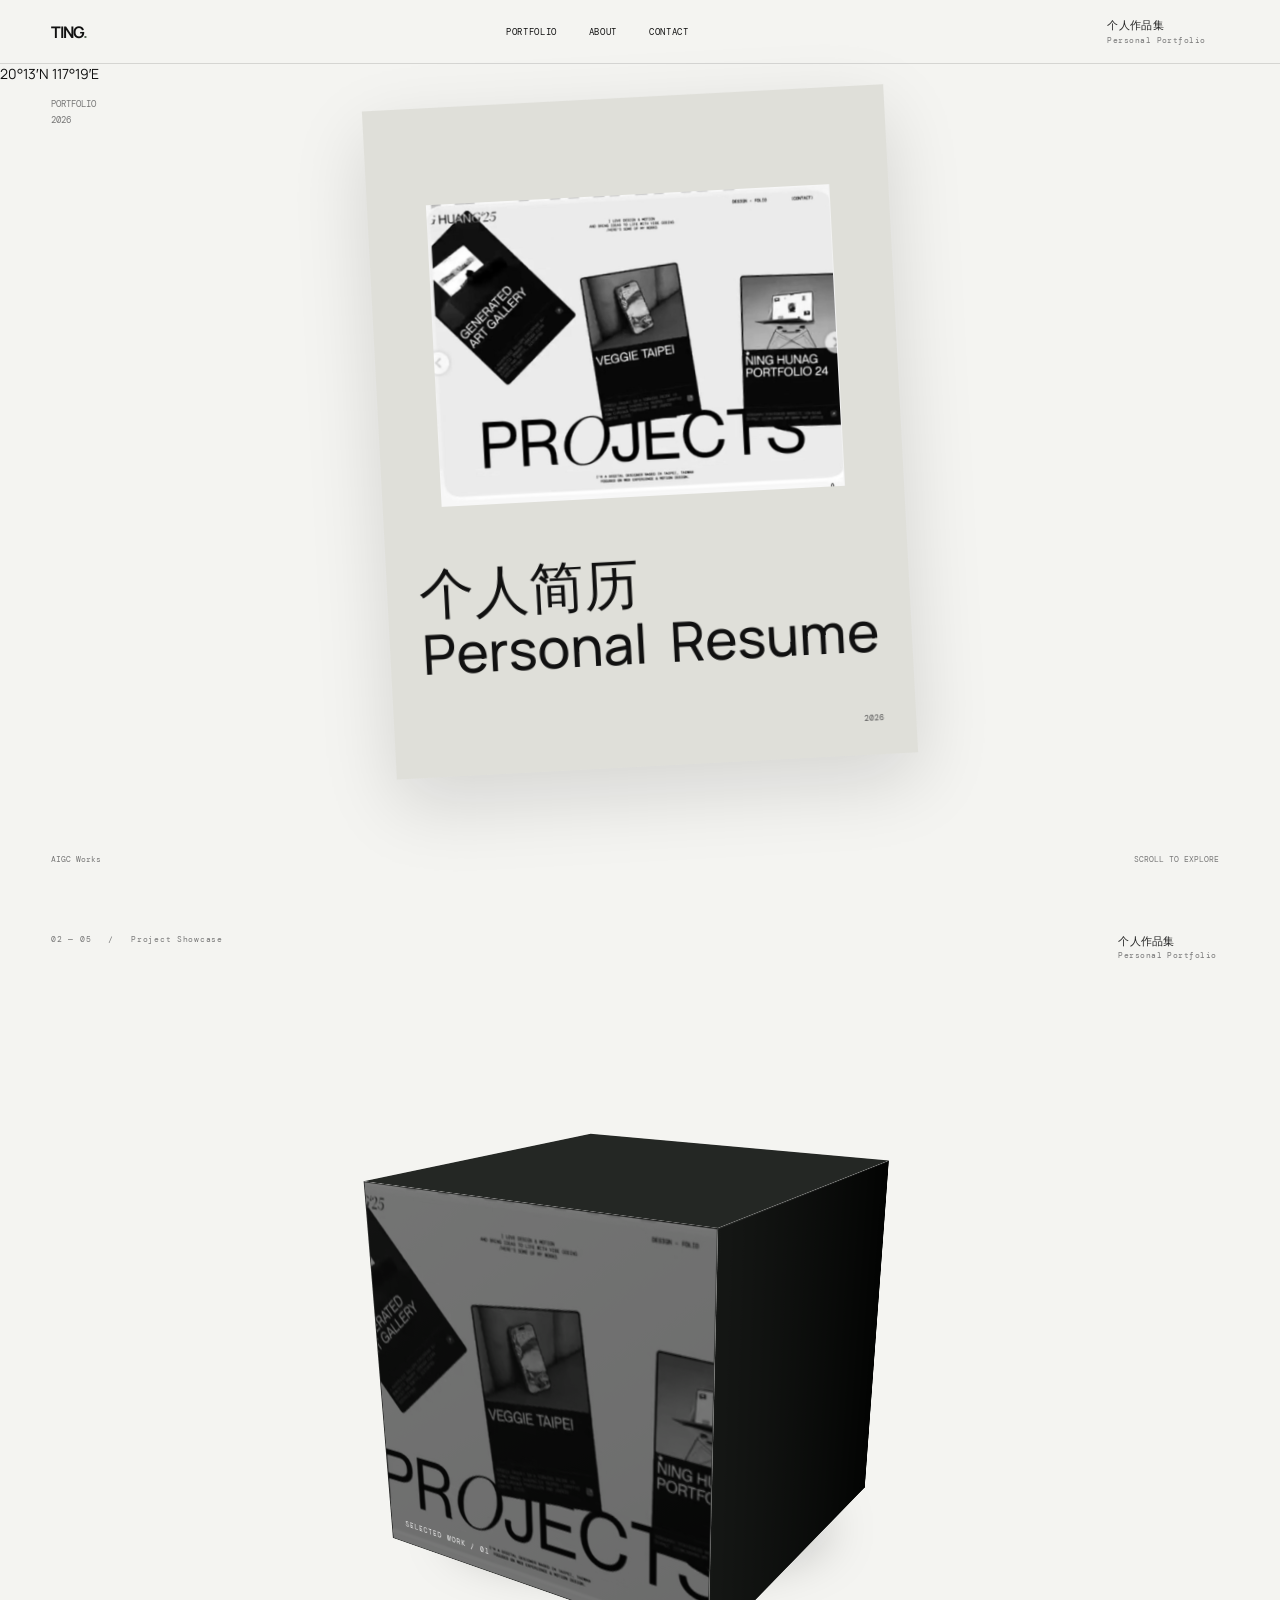
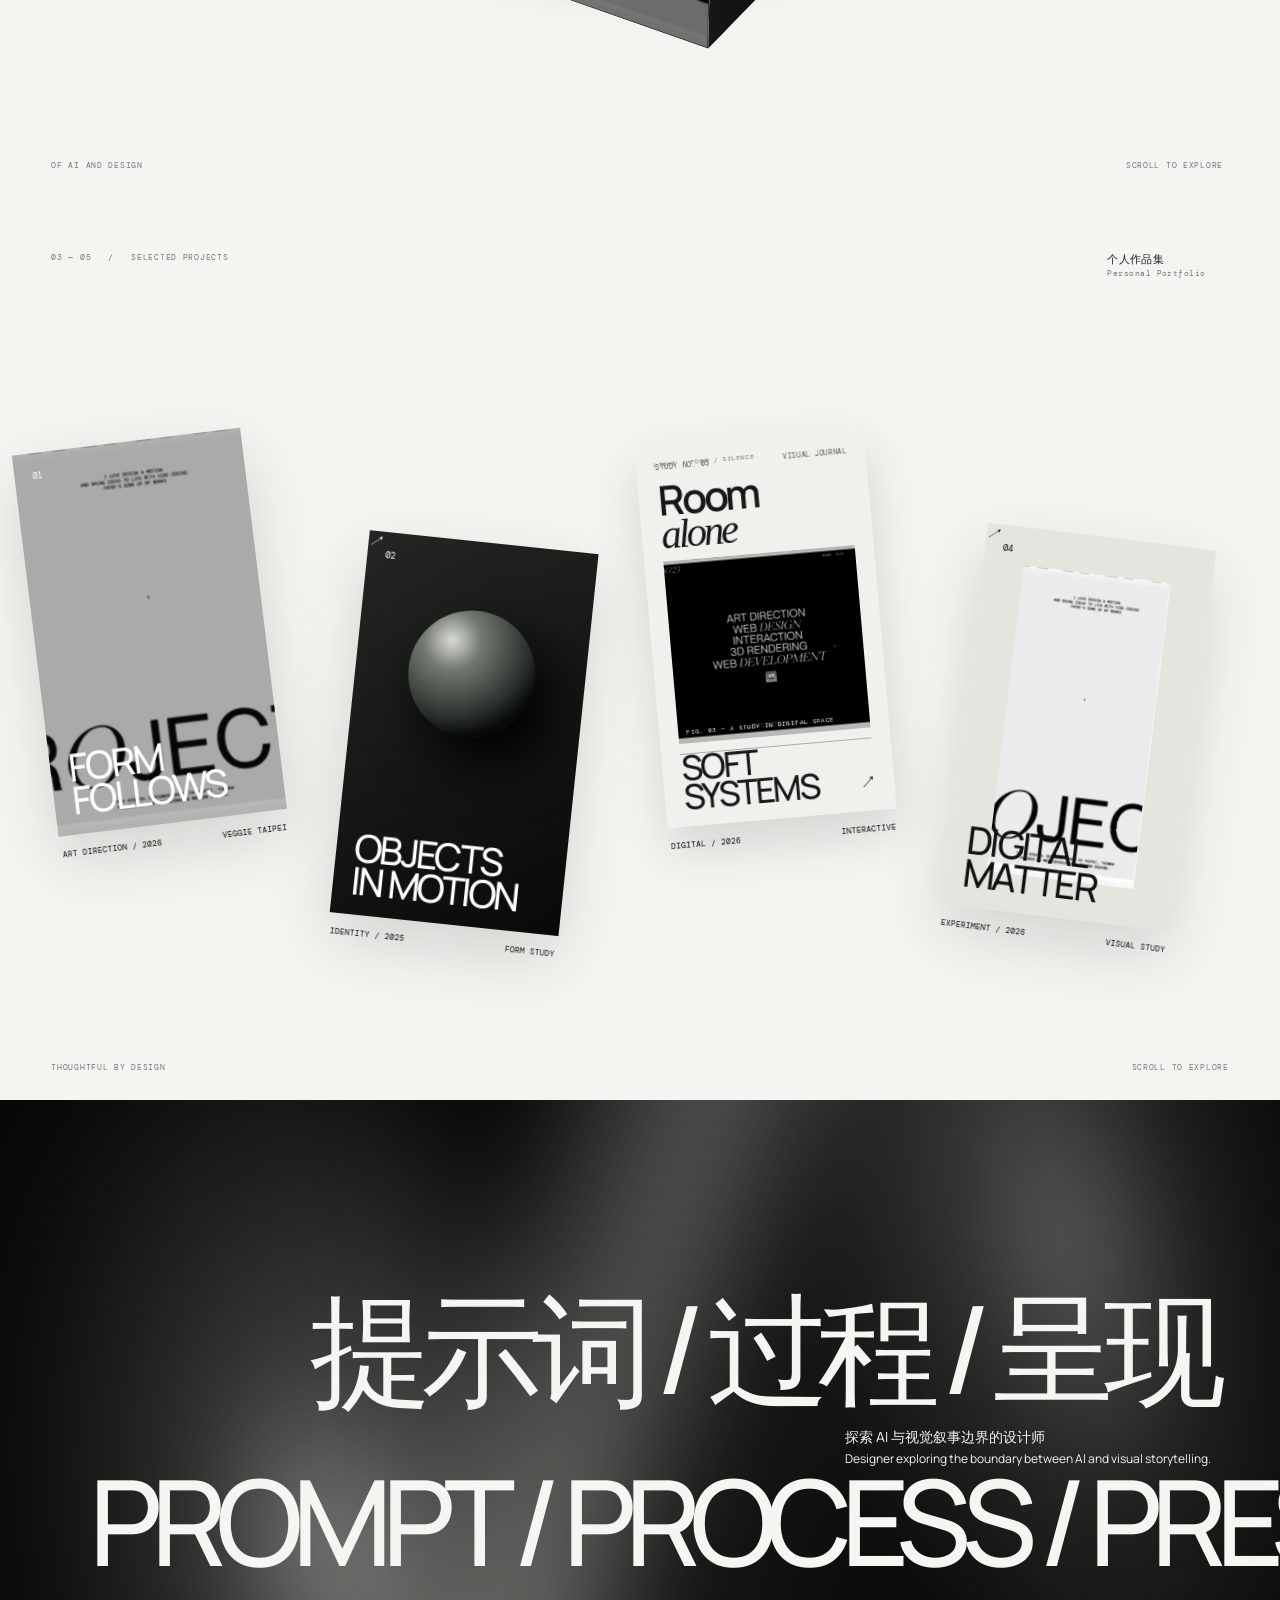
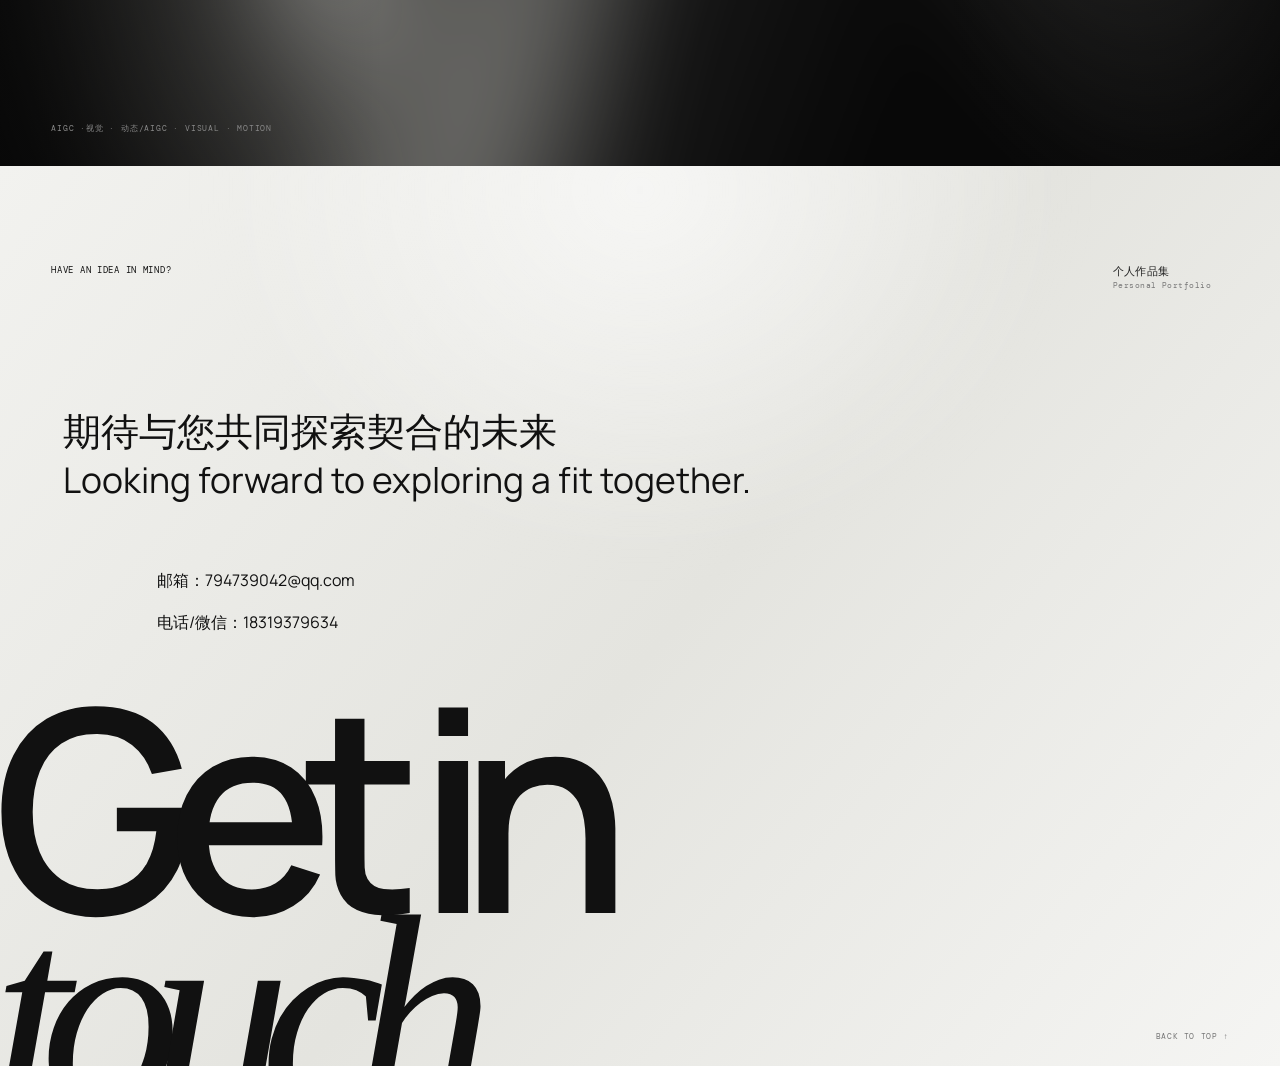
==== commit 832bf1bd: "Reduce contact English line by three pixels" ====
--- a/index.html
+++ b/index.html
@@ -297,7 +297,7 @@
 <section class="intro section-light"><div class="edge-note" data-inline-edit="5">PORTFOLIO<br>2026</div><div class="box-scene" aria-label="SOFT SYSTEMS 作品展示"><div class="showcase" id="showcase" style="--tilt-x: -0.16737586824208378deg; --tilt-y: -1.1808880161089061deg;"><article class="hero-project-card"><div class="hero-card-top"><span data-inline-edit="6">&nbsp;&nbsp;</span><span data-inline-edit="7"><br></span></div><div class="hero-card-preview"><video autoplay="" muted="" loop="" playsinline="" poster="assets/media-1.jpg"><source src="assets/media-2.mp4" type="video/mp4"></video></div><h2 data-inline-edit="8">个人简历<br><span style="font-size: 32px;"><span style="font-size: 31px;"><span style="font-size: 30px;">Personal&nbsp; Resume</span></span></span></h2><div class="hero-card-foot"><span data-inline-edit="9"><br></span><span data-inline-edit="10">2026</span></div></article></div></div><div class="intro-caption"><span data-inline-edit="11">AIGC Works</span><span data-inline-edit="12">SCROLL TO EXPLORE&nbsp;&nbsp;</span></div><h1 class="intro-title visible" data-inline-edit="13" style="translate: -44px 20px;"><h1 class="intro-title visible" data-inline-edit="13" style="bottom: 31px; translate: -44px 20px; font-size: 34px;"><br></h1></h1><span class="hero-coordinate" data-inline-edit="14">20°13′N 117°19′E</span></section>
 <section class="cube-page section-light" id="showcase"><div class="cube-page-meta"><span data-inline-edit="15">02 — 05 &nbsp; / &nbsp; Project&nbsp;Showcase</span><span class="page-brand" data-inline-edit="16"><b>个人作品集</b><small>Personal Portfolio</small></span></div><div class="cube-stage"><div class="cube-shadow"></div><div class="cube-model" id="cubeModel" style="--mouse-tilt-x: 0deg; --mouse-tilt-y: 0deg;"><div class="cube-face cube-front"><img src="assets/media-1.jpg" alt="作品集展示"><span>SELECTED WORK / 01</span></div><div class="cube-face cube-back"></div><div class="cube-face cube-right"></div><div class="cube-face cube-left"></div><div class="cube-face cube-top"></div><div class="cube-face cube-bottom"></div></div></div><div class="cube-page-caption"><span data-inline-edit="17">OF AI AND DESIGN</span><span data-inline-edit="18">SCROLL TO EXPLORE&nbsp;</span></div></section><section class="projects section-light" id="projects"><div class="section-meta"><span data-inline-edit="19">03 — 05 &nbsp; / &nbsp; SELECTED PROJECTS</span><span class="page-brand" data-inline-edit="20"><b>个人作品集</b><small>Personal Portfolio&nbsp;&nbsp;</small></span></div><h2 class="projects-title visible" data-inline-edit="21"><br></h2><div class="card-field" aria-label="可拖动的作品卡片"><article class="work-card card-a visible" tabindex="0"><a href="#about" class="card-link" aria-label="查看 Form Follows 项目"><div class="card-image image-a"><video autoplay="" muted="" loop="" playsinline="" poster="assets/media-3.jpg"><source src="assets/media-2.mp4" type="video/mp4"></video><span data-inline-edit="22">01</span><b data-inline-edit="23">FORM<br>FOLLOWS</b><i>↗</i></div><div class="card-info"><span data-inline-edit="24">ART DIRECTION / 2026</span><span data-inline-edit="25">VEGGIE TAIPEI</span></div><div class="project-gallery" aria-label="项目详情素材序列"></div></a></article><article class="work-card card-b visible" tabindex="0"><a href="#about" class="card-link" aria-label="查看 Objects in Motion 项目"><div class="card-image image-b"><div class="sculpture" aria-hidden="true"></div><span data-inline-edit="26">02</span><b data-inline-edit="27">OBJECTS<br>IN MOTION</b><i>↗</i></div><div class="card-info"><span data-inline-edit="28">IDENTITY / 2025</span><span data-inline-edit="29">FORM STUDY</span></div><div class="project-gallery" aria-label="项目详情素材序列"></div></a></article><article class="work-card card-c visible" tabindex="0"><a href="#about" class="card-link" aria-label="查看 Soft Systems 项目"><div class="card-image image-c soft-editorial"><div class="editorial-head"><span data-inline-edit="30">STUDY NO. 03</span><span data-inline-edit="31">VISUAL JOURNAL</span></div><h3 data-inline-edit="32">Room<br><i>alone</i></h3><div class="editorial-photo"><video autoplay="" muted="" loop="" playsinline="" poster="assets/media-4.jpg"><source src="assets/media-2.mp4" type="video/mp4"></video><span data-inline-edit="33">FIG. 03 — A STUDY IN DIGITAL SPACE</span></div><div class="editorial-rule"></div><span data-inline-edit="34">LIGHT / FORM / SILENCE</span><b data-inline-edit="35">SOFT<br>SYSTEMS</b><i class="card-arrow">↗</i></div><div class="card-info"><span data-inline-edit="36">DIGITAL / 2026</span><span data-inline-edit="37">INTERACTIVE</span></div><div class="project-gallery" aria-label="项目详情素材序列"></div></a></article><article class="work-card card-d visible" tabindex="0"><a href="#about" class="card-link" aria-label="查看 Digital Matter 项目"><div class="card-image image-d"><div class="mini-screen"><video autoplay="" muted="" loop="" playsinline="" poster="assets/media-3.jpg"><source src="assets/media-2.mp4" type="video/mp4"></video></div><span data-inline-edit="38">04</span><b data-inline-edit="39">DIGITAL<br>MATTER</b><i>↗</i></div><div class="card-info"><span data-inline-edit="40">EXPERIMENT / 2026</span><span data-inline-edit="41">VISUAL STUDY</span></div><div class="project-gallery" aria-label="项目详情素材序列"></div></a></article></div><div class="projects-bottom"><span data-inline-edit="42">THOUGHTFUL BY DESIGN</span><span data-inline-edit="43"><span style="letter-spacing: 0.72px;">SCROLL TO EXPLORE</span></span></div></section>
 <section class="interlude" id="about"><span class="page-brand"><b>个人作品集</b><small>Personal Portfolio&nbsp; / &nbsp;2026</small></span><div class="interlude-kicker" data-inline-edit="44"><br></div><div class="interlude-word" aria-hidden="true" data-inline-edit="45" style="font-size: 122px;">&nbsp; &nbsp; &nbsp; &nbsp; &nbsp; &nbsp; &nbsp; &nbsp; &nbsp; &nbsp; &nbsp; &nbsp; &nbsp; &nbsp; &nbsp; &nbsp; &nbsp; 提示词 / 过程 / 呈现<div><span class="moving-english-size">&nbsp; &nbsp; &nbsp; &nbsp; &nbsp; &nbsp; &nbsp; &nbsp; &nbsp;PROMPT / PROCESS / PRESENT</span></div></div><p class="about-copy responsive-about-intro visible" data-inline-edit="46">探索 AI 与视觉叙事边界的设计师<br><span class="intro-english-line">Designer exploring the boundary between AI and visual storytelling.</span></p><span class="interlude-foot" data-inline-edit="47">AIGC<span style="letter-spacing: 0.8px;"> ·</span>视觉<span style="letter-spacing: 0.8px;"> ·</span>&nbsp;动态/AIGC · VISUAL · MOTION</span><div class="custom-text-box" data-custom-text="true" data-inline-edit="56" style="left: 10%; top: 424.33px; translate: 1264px;"><br></div></section>
-<section class="contact" id="contact"><div class="contact-glow"></div><div class="contact-top"><span data-inline-edit="48">HAVE AN IDEA IN MIND?</span><span class="page-brand" data-inline-edit="49"><b>个人作品集</b><small>Personal Portfolio&nbsp;</small></span></div><p data-inline-edit="50" style="translate: 744px -4px;" class="visible">期待与您共同探索契合的未来<br>Looking forward to exploring a fit together.</p><a class="email" href="mailto:hello@lin.design" data-inline-edit="51"></a><h2 data-inline-edit="52" class="visible">Get in<br><i>touch.</i></h2><footer><span data-inline-edit="53"><br></span><span data-inline-edit="54"><br></span><span data-inline-edit="55"><br></span><a href="#top">BACK TO TOP ↑</a></footer><div class="custom-text-box" data-custom-text="true" data-inline-edit="57" style="left: 10%; top: 396.58px; translate: 896px 12px;">邮箱：794739042@qq.com</div><div class="custom-text-box" data-custom-text="true" data-inline-edit="58" style="left: 10%; top: 133.072px; translate: 896px 320px;">电话/微信：18319379634</div></section>
+<section class="contact" id="contact"><div class="contact-glow"></div><div class="contact-top"><span data-inline-edit="48">HAVE AN IDEA IN MIND?</span><span class="page-brand" data-inline-edit="49"><b>个人作品集</b><small>Personal Portfolio&nbsp;</small></span></div><p data-inline-edit="50" style="translate: 744px -4px;" class="visible">期待与您共同探索契合的未来<br><span style="font-size:calc(1em - 3px)">Looking forward to exploring a fit together.</span></p><a class="email" href="mailto:hello@lin.design" data-inline-edit="51"></a><h2 data-inline-edit="52" class="visible">Get in<br><i>touch.</i></h2><footer><span data-inline-edit="53"><br></span><span data-inline-edit="54"><br></span><span data-inline-edit="55"><br></span><a href="#top">BACK TO TOP ↑</a></footer><div class="custom-text-box" data-custom-text="true" data-inline-edit="57" style="left: 10%; top: 396.58px; translate: 896px 12px;">邮箱：794739042@qq.com</div><div class="custom-text-box" data-custom-text="true" data-inline-edit="58" style="left: 10%; top: 133.072px; translate: 896px 320px;">电话/微信：18319379634</div></section>
 </main>
 
 
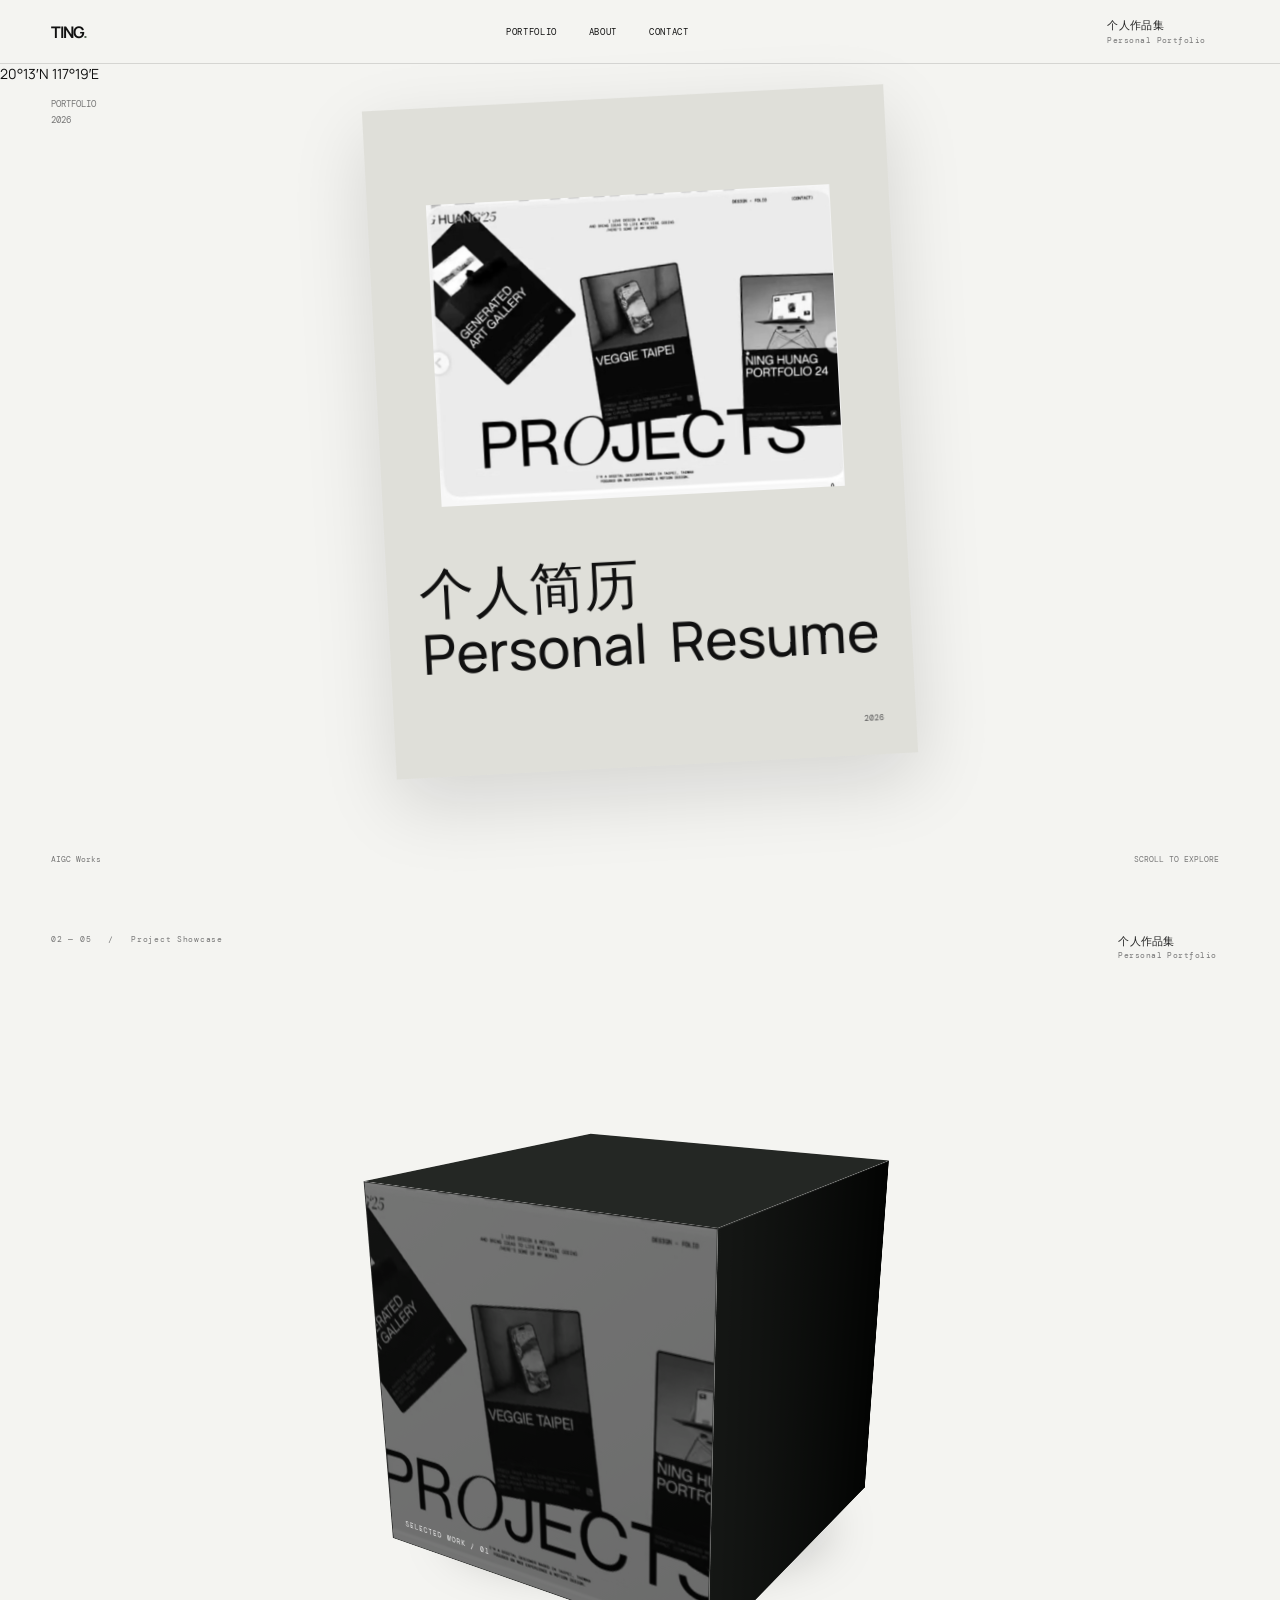
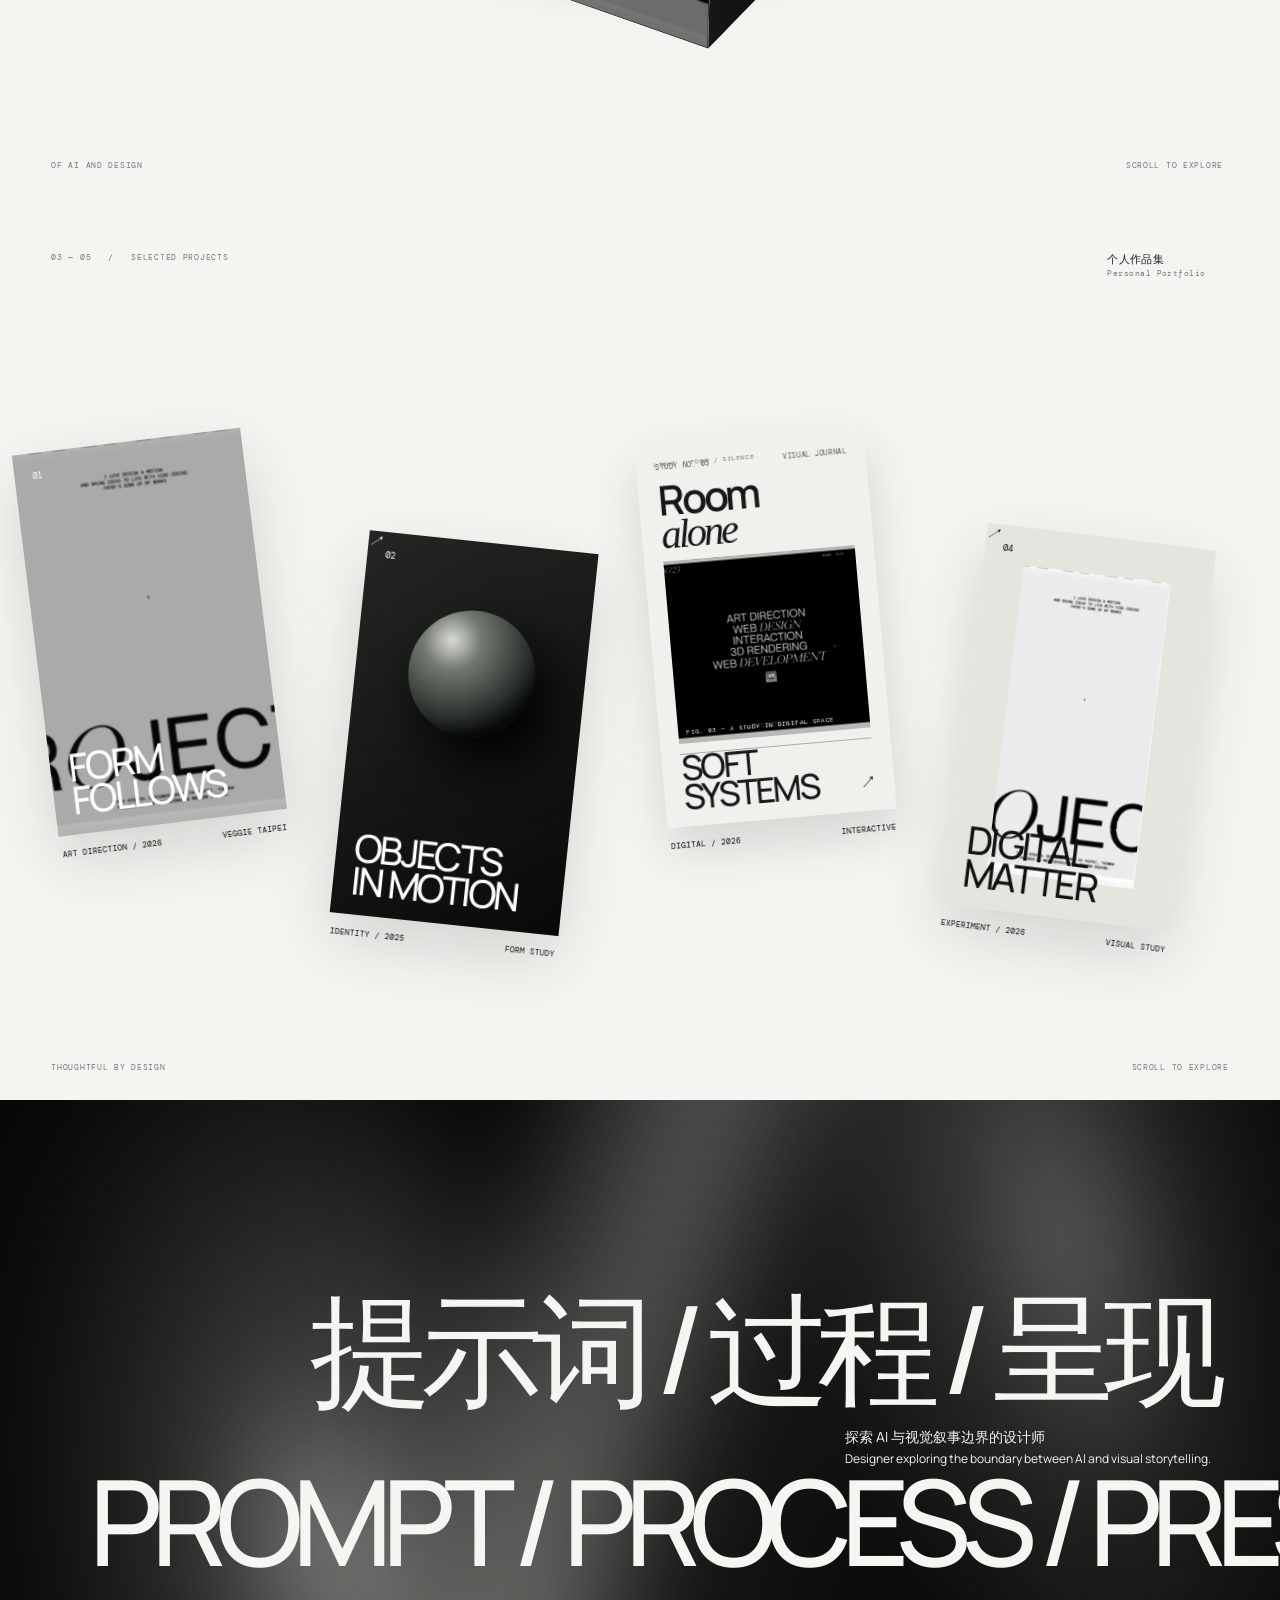
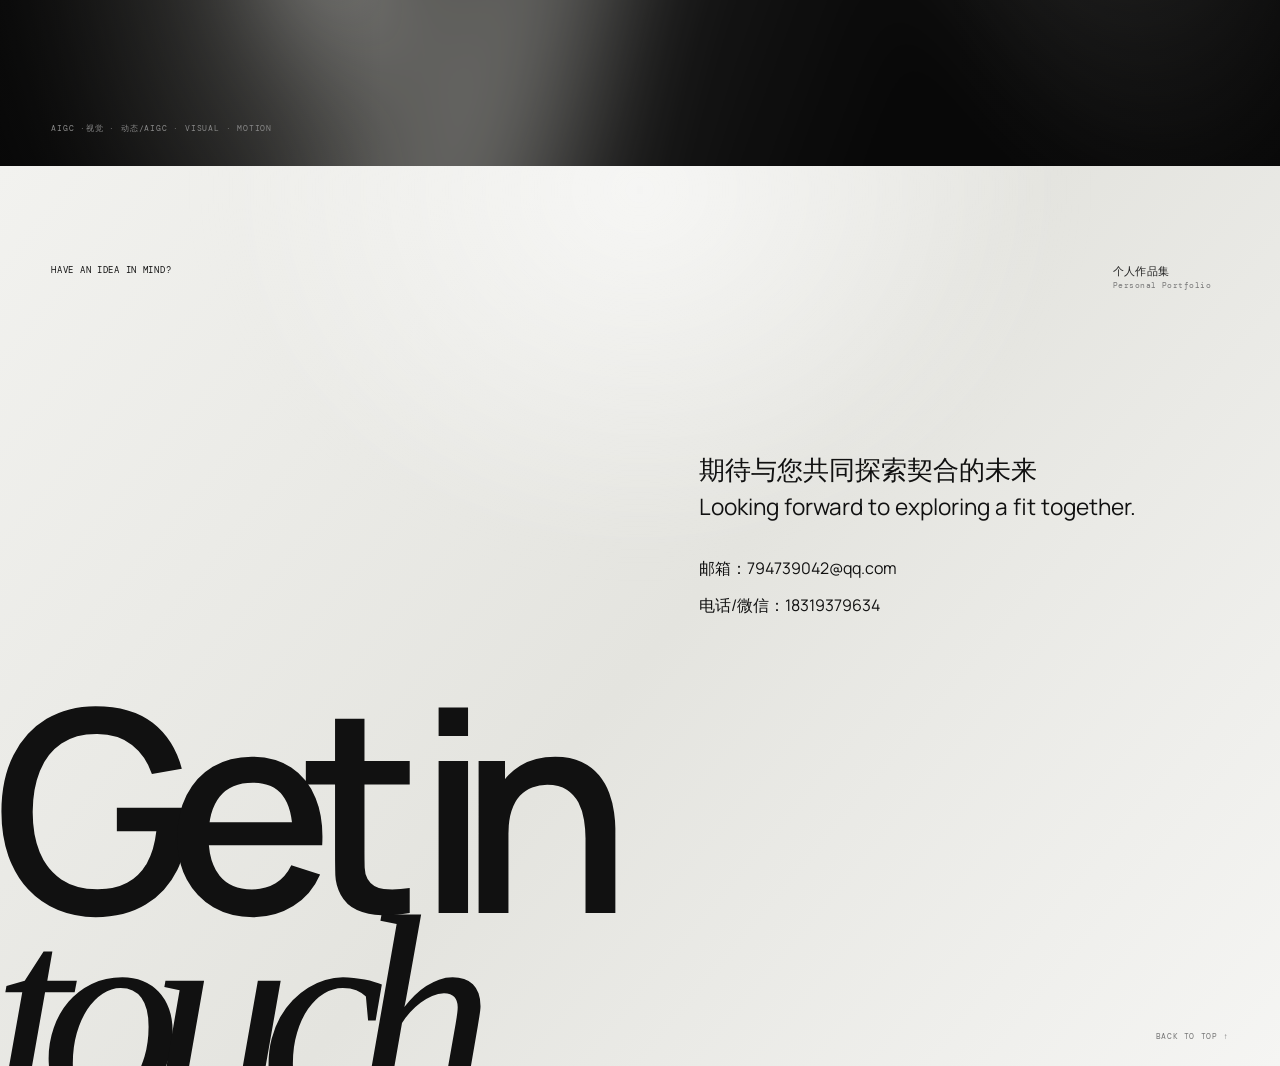
==== commit fcbf338c: "Balance contact block in upper right with responsive layout" ====
--- a/index.html
+++ b/index.html
@@ -290,6 +290,13 @@
 #contact{height:auto;min-height:100svh;padding-bottom:max(280px,30vw)}
 #contact>.custom-text-box{margin-top:24px}
 @media(max-width:760px){#contact>p{margin-top:12vh!important;font-size:clamp(24px,6vw,38px)}#contact>.custom-text-box{margin-left:4%;width:92%;max-width:92%!important}#contact{padding-bottom:240px}}
+</style><style>/* Balance the upper-right contact block with the lower-left display title. */
+#contact{height:auto;min-height:max(100svh,800px);padding-bottom:max(280px,30vw)}
+#contact .contact-message-group{position:relative;width:41%;margin:clamp(96px,18vh,192px) 0 0 55%;z-index:3}
+#contact .contact-message-group>p{margin:0 0 32px!important;translate:none!important;transform:none!important;max-width:100%;width:100%;font-size:clamp(24px,2vw,36px);line-height:1.4;letter-spacing:normal;overflow-wrap:anywhere}
+#contact .contact-message-group>.custom-text-box{position:relative!important;left:auto!important;right:auto!important;top:auto!important;bottom:auto!important;translate:none!important;transform:none!important;width:100%;max-width:100%!important;margin:0;line-height:1.6;white-space:normal;overflow-wrap:anywhere}
+#contact .contact-message-group>.custom-text-box+.custom-text-box{margin-top:12px}
+@media(max-width:900px){#contact .contact-message-group{width:100%;margin:96px 0 0}#contact{min-height:900px;padding-bottom:320px}#contact .contact-message-group>p{font-size:clamp(24px,4vw,36px)}}
 </style></head>
 <body>
 <header class="site-head"><a class="brand" href="#top" aria-label="TING 首页" data-inline-edit="0">TING<span>.</span></a><nav aria-label="主导航"><a href="#projects" data-inline-edit="1">PORTFOLIO</a><a href="#about" data-inline-edit="2">ABOUT</a><a href="#contact" data-inline-edit="3">CONTACT</a></nav><span class="edition" data-inline-edit="4"><b>个人作品集</b><small>Personal Portfolio&nbsp;&nbsp;</small></span></header>
@@ -297,7 +304,7 @@
 <section class="intro section-light"><div class="edge-note" data-inline-edit="5">PORTFOLIO<br>2026</div><div class="box-scene" aria-label="SOFT SYSTEMS 作品展示"><div class="showcase" id="showcase" style="--tilt-x: -0.16737586824208378deg; --tilt-y: -1.1808880161089061deg;"><article class="hero-project-card"><div class="hero-card-top"><span data-inline-edit="6">&nbsp;&nbsp;</span><span data-inline-edit="7"><br></span></div><div class="hero-card-preview"><video autoplay="" muted="" loop="" playsinline="" poster="assets/media-1.jpg"><source src="assets/media-2.mp4" type="video/mp4"></video></div><h2 data-inline-edit="8">个人简历<br><span style="font-size: 32px;"><span style="font-size: 31px;"><span style="font-size: 30px;">Personal&nbsp; Resume</span></span></span></h2><div class="hero-card-foot"><span data-inline-edit="9"><br></span><span data-inline-edit="10">2026</span></div></article></div></div><div class="intro-caption"><span data-inline-edit="11">AIGC Works</span><span data-inline-edit="12">SCROLL TO EXPLORE&nbsp;&nbsp;</span></div><h1 class="intro-title visible" data-inline-edit="13" style="translate: -44px 20px;"><h1 class="intro-title visible" data-inline-edit="13" style="bottom: 31px; translate: -44px 20px; font-size: 34px;"><br></h1></h1><span class="hero-coordinate" data-inline-edit="14">20°13′N 117°19′E</span></section>
 <section class="cube-page section-light" id="showcase"><div class="cube-page-meta"><span data-inline-edit="15">02 — 05 &nbsp; / &nbsp; Project&nbsp;Showcase</span><span class="page-brand" data-inline-edit="16"><b>个人作品集</b><small>Personal Portfolio</small></span></div><div class="cube-stage"><div class="cube-shadow"></div><div class="cube-model" id="cubeModel" style="--mouse-tilt-x: 0deg; --mouse-tilt-y: 0deg;"><div class="cube-face cube-front"><img src="assets/media-1.jpg" alt="作品集展示"><span>SELECTED WORK / 01</span></div><div class="cube-face cube-back"></div><div class="cube-face cube-right"></div><div class="cube-face cube-left"></div><div class="cube-face cube-top"></div><div class="cube-face cube-bottom"></div></div></div><div class="cube-page-caption"><span data-inline-edit="17">OF AI AND DESIGN</span><span data-inline-edit="18">SCROLL TO EXPLORE&nbsp;</span></div></section><section class="projects section-light" id="projects"><div class="section-meta"><span data-inline-edit="19">03 — 05 &nbsp; / &nbsp; SELECTED PROJECTS</span><span class="page-brand" data-inline-edit="20"><b>个人作品集</b><small>Personal Portfolio&nbsp;&nbsp;</small></span></div><h2 class="projects-title visible" data-inline-edit="21"><br></h2><div class="card-field" aria-label="可拖动的作品卡片"><article class="work-card card-a visible" tabindex="0"><a href="#about" class="card-link" aria-label="查看 Form Follows 项目"><div class="card-image image-a"><video autoplay="" muted="" loop="" playsinline="" poster="assets/media-3.jpg"><source src="assets/media-2.mp4" type="video/mp4"></video><span data-inline-edit="22">01</span><b data-inline-edit="23">FORM<br>FOLLOWS</b><i>↗</i></div><div class="card-info"><span data-inline-edit="24">ART DIRECTION / 2026</span><span data-inline-edit="25">VEGGIE TAIPEI</span></div><div class="project-gallery" aria-label="项目详情素材序列"></div></a></article><article class="work-card card-b visible" tabindex="0"><a href="#about" class="card-link" aria-label="查看 Objects in Motion 项目"><div class="card-image image-b"><div class="sculpture" aria-hidden="true"></div><span data-inline-edit="26">02</span><b data-inline-edit="27">OBJECTS<br>IN MOTION</b><i>↗</i></div><div class="card-info"><span data-inline-edit="28">IDENTITY / 2025</span><span data-inline-edit="29">FORM STUDY</span></div><div class="project-gallery" aria-label="项目详情素材序列"></div></a></article><article class="work-card card-c visible" tabindex="0"><a href="#about" class="card-link" aria-label="查看 Soft Systems 项目"><div class="card-image image-c soft-editorial"><div class="editorial-head"><span data-inline-edit="30">STUDY NO. 03</span><span data-inline-edit="31">VISUAL JOURNAL</span></div><h3 data-inline-edit="32">Room<br><i>alone</i></h3><div class="editorial-photo"><video autoplay="" muted="" loop="" playsinline="" poster="assets/media-4.jpg"><source src="assets/media-2.mp4" type="video/mp4"></video><span data-inline-edit="33">FIG. 03 — A STUDY IN DIGITAL SPACE</span></div><div class="editorial-rule"></div><span data-inline-edit="34">LIGHT / FORM / SILENCE</span><b data-inline-edit="35">SOFT<br>SYSTEMS</b><i class="card-arrow">↗</i></div><div class="card-info"><span data-inline-edit="36">DIGITAL / 2026</span><span data-inline-edit="37">INTERACTIVE</span></div><div class="project-gallery" aria-label="项目详情素材序列"></div></a></article><article class="work-card card-d visible" tabindex="0"><a href="#about" class="card-link" aria-label="查看 Digital Matter 项目"><div class="card-image image-d"><div class="mini-screen"><video autoplay="" muted="" loop="" playsinline="" poster="assets/media-3.jpg"><source src="assets/media-2.mp4" type="video/mp4"></video></div><span data-inline-edit="38">04</span><b data-inline-edit="39">DIGITAL<br>MATTER</b><i>↗</i></div><div class="card-info"><span data-inline-edit="40">EXPERIMENT / 2026</span><span data-inline-edit="41">VISUAL STUDY</span></div><div class="project-gallery" aria-label="项目详情素材序列"></div></a></article></div><div class="projects-bottom"><span data-inline-edit="42">THOUGHTFUL BY DESIGN</span><span data-inline-edit="43"><span style="letter-spacing: 0.72px;">SCROLL TO EXPLORE</span></span></div></section>
 <section class="interlude" id="about"><span class="page-brand"><b>个人作品集</b><small>Personal Portfolio&nbsp; / &nbsp;2026</small></span><div class="interlude-kicker" data-inline-edit="44"><br></div><div class="interlude-word" aria-hidden="true" data-inline-edit="45" style="font-size: 122px;">&nbsp; &nbsp; &nbsp; &nbsp; &nbsp; &nbsp; &nbsp; &nbsp; &nbsp; &nbsp; &nbsp; &nbsp; &nbsp; &nbsp; &nbsp; &nbsp; &nbsp; 提示词 / 过程 / 呈现<div><span class="moving-english-size">&nbsp; &nbsp; &nbsp; &nbsp; &nbsp; &nbsp; &nbsp; &nbsp; &nbsp;PROMPT / PROCESS / PRESENT</span></div></div><p class="about-copy responsive-about-intro visible" data-inline-edit="46">探索 AI 与视觉叙事边界的设计师<br><span class="intro-english-line">Designer exploring the boundary between AI and visual storytelling.</span></p><span class="interlude-foot" data-inline-edit="47">AIGC<span style="letter-spacing: 0.8px;"> ·</span>视觉<span style="letter-spacing: 0.8px;"> ·</span>&nbsp;动态/AIGC · VISUAL · MOTION</span><div class="custom-text-box" data-custom-text="true" data-inline-edit="56" style="left: 10%; top: 424.33px; translate: 1264px;"><br></div></section>
-<section class="contact" id="contact"><div class="contact-glow"></div><div class="contact-top"><span data-inline-edit="48">HAVE AN IDEA IN MIND?</span><span class="page-brand" data-inline-edit="49"><b>个人作品集</b><small>Personal Portfolio&nbsp;</small></span></div><p data-inline-edit="50" style="translate: 744px -4px;" class="visible">期待与您共同探索契合的未来<br><span style="font-size:calc(1em - 3px)">Looking forward to exploring a fit together.</span></p><a class="email" href="mailto:hello@lin.design" data-inline-edit="51"></a><h2 data-inline-edit="52" class="visible">Get in<br><i>touch.</i></h2><footer><span data-inline-edit="53"><br></span><span data-inline-edit="54"><br></span><span data-inline-edit="55"><br></span><a href="#top">BACK TO TOP ↑</a></footer><div class="custom-text-box" data-custom-text="true" data-inline-edit="57" style="left: 10%; top: 396.58px; translate: 896px 12px;">邮箱：794739042@qq.com</div><div class="custom-text-box" data-custom-text="true" data-inline-edit="58" style="left: 10%; top: 133.072px; translate: 896px 320px;">电话/微信：18319379634</div></section>
+<section class="contact" id="contact"><div class="contact-glow"></div><div class="contact-top"><span data-inline-edit="48">HAVE AN IDEA IN MIND?</span><span class="page-brand" data-inline-edit="49"><b>个人作品集</b><small>Personal Portfolio&nbsp;</small></span></div><div class="contact-message-group"><p data-inline-edit="50" style="translate: 744px -4px;" class="visible">期待与您共同探索契合的未来<br><span style="font-size:calc(1em - 3px)">Looking forward to exploring a fit together.</span></p><div class="custom-text-box" data-custom-text="true" data-inline-edit="57" style="left: 10%; top: 396.58px; translate: 896px 12px;">邮箱：794739042@qq.com</div> <div class="custom-text-box" data-custom-text="true" data-inline-edit="58" style="left: 10%; top: 133.072px; translate: 896px 320px;">电话/微信：18319379634</div></div><a class="email" href="mailto:hello@lin.design" data-inline-edit="51"></a><h2 data-inline-edit="52" class="visible">Get in<br><i>touch.</i></h2><footer><span data-inline-edit="53"><br></span><span data-inline-edit="54"><br></span><span data-inline-edit="55"><br></span><a href="#top">BACK TO TOP ↑</a></footer></section>
 </main>
 
 
